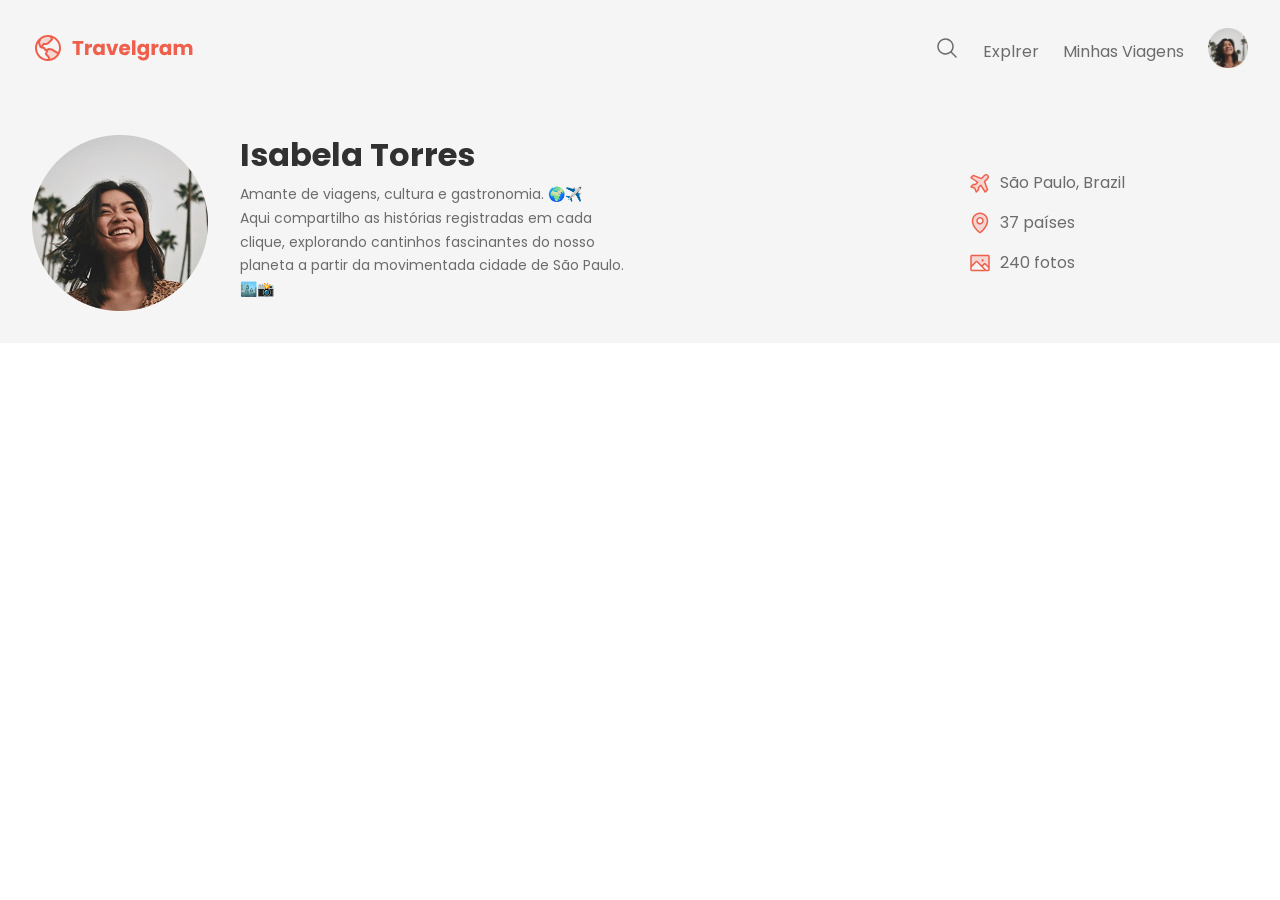
==== index.html @ 8ba83147 "done header" ====
<!doctype html>
<html lang="pt-br">
  <head>
    <link rel="preconnect" href="https://fonts.googleapis.com" />
    <link rel="preconnect" href="https://fonts.gstatic.com" crossorigin />

    <meta charset="UTF-8" />
    <meta name="viewport" content="width=device-width, initial-scale=1.0" />
    <title>Travelgram | Perfil de Viagens</title>
    <link rel="stylesheet" href="styles/index.css" />
    <link
      href="https://fonts.googleapis.com/css2?family=Poppins:wght@400;700&display=swap"
      rel="stylesheet"
    />
  </head>
  <body>
    <div class="bg-surface-color">
      <nav class="container">
        <a href="#" id="logo">
          <img src="assets/Logo.svg" alt="Logo do Avião" />
        </a>

        <ul id="primary-menu">
          <li>
            <a href="#">
              <img src="assets/icons/MagnifyingGlass.svg" alt="icone de lupa" />
            </a>
          </li>
          <li><a href="#">Explrer</a></li>
          <li><a href="#">Minhas Viagens</a></li>
          <li>
            <a href="#"></a
            ><img src="assets/Profile pic.png" alt="Imagem Perfil" />
          </li>
        </ul>
      </nav>
      <header>
        <div class="container">
          <div id="profile">
            <img src="assets/Profile pic.png" alt="Imagem de Pefil" />
            <div>
              <h1>Isabela Torres</h1>
              <p>
                Amante de viagens, cultura e gastronomia. 🌍✈️ <br>
                Aqui compartilho
                as histórias registradas em cada clique, explorando cantinhos
                fascinantes do nosso planeta a partir da movimentada cidade de
                São Paulo. 🏙️📸
              </p>
            </div>
          </div>
          <div>
          <ul id="info">
            <li>
              <img src="assets/icons/AirplaneTilt.svg" alt="icone de aviao" />
              <span>São Paulo, Brazil</span>
            </li>
            <li>
              <img src="assets/icons/MapPin.svg" alt="icone de mapa" />
              <span>37 países</span>
            </li>
            <li>
              <img src="assets/icons/Image.svg" alt="icone de imagem" />
              <span>240 fotos</span>
            </li>
          </ul>
        </div>
      </header>
    </div>
  </body>
</html>
---- styles/index.css ----
@import url(global.css);
@import url(nav.css);
@import url(header.css);
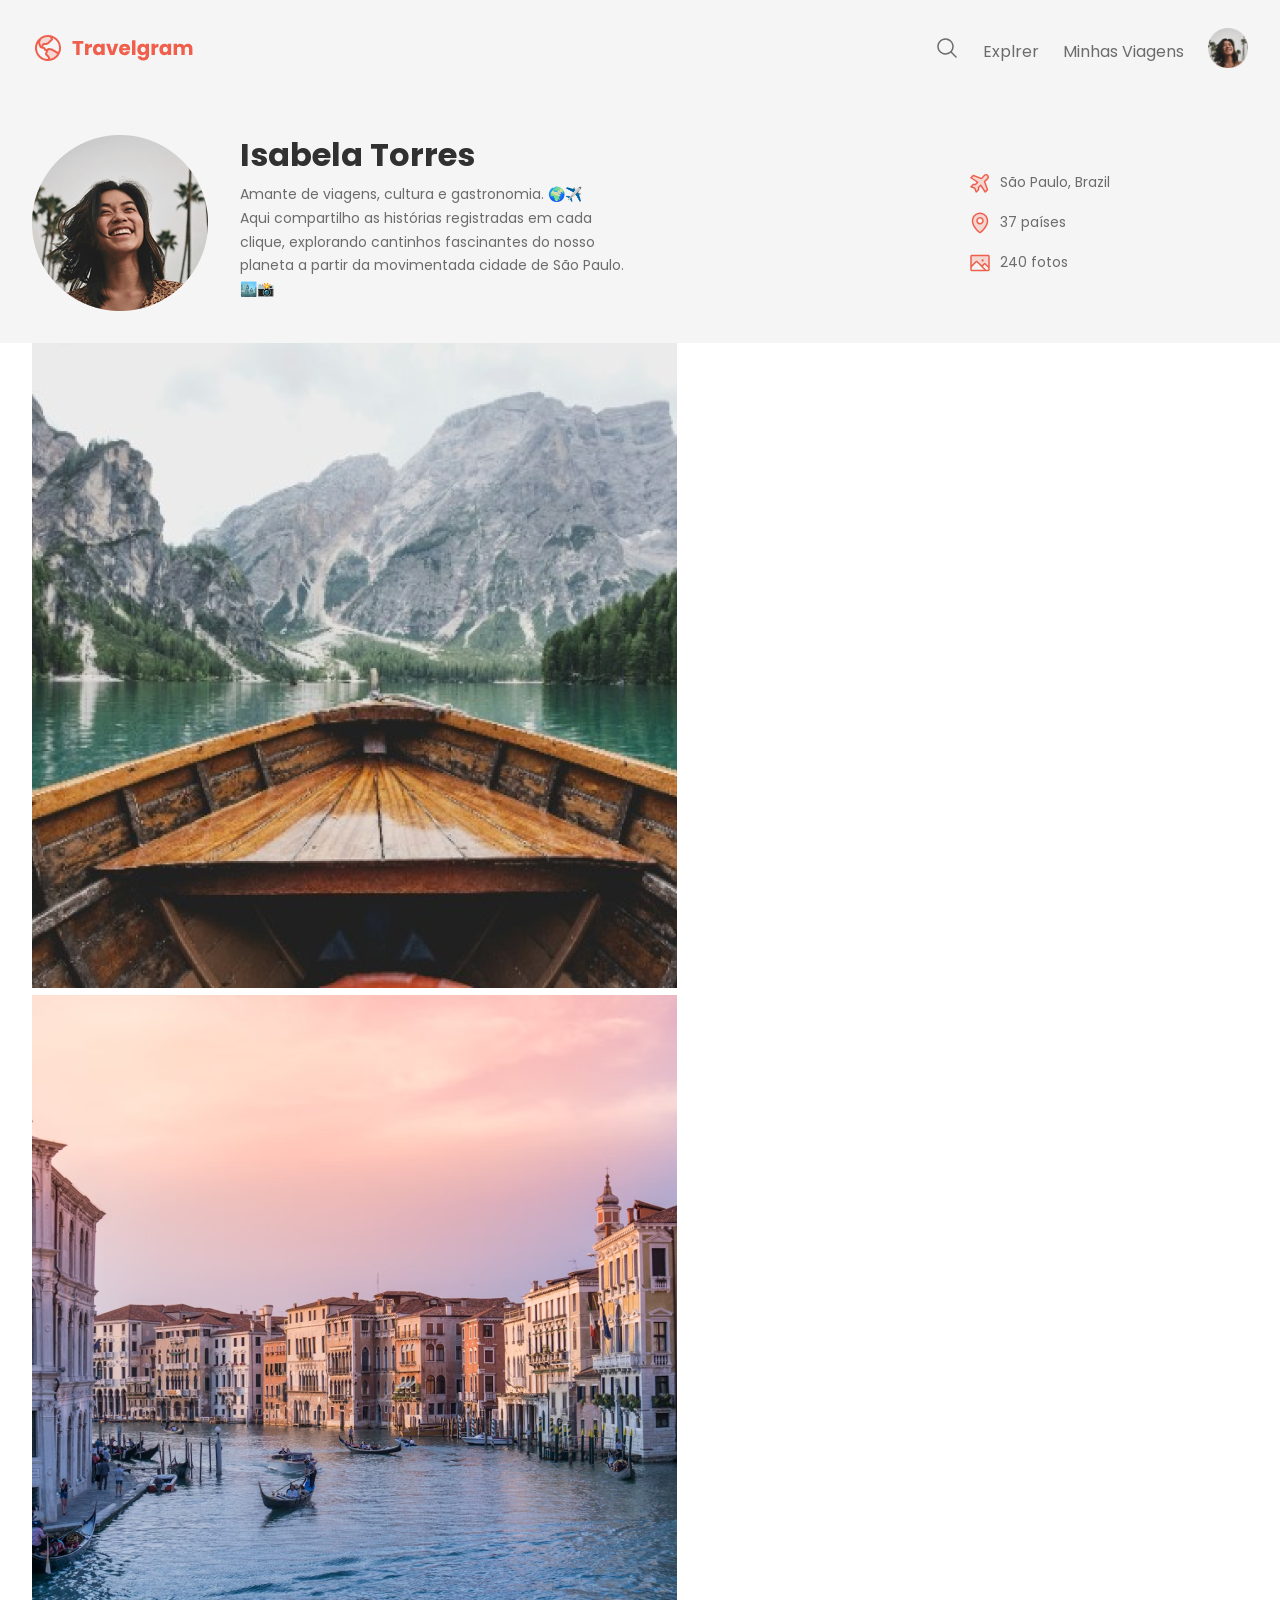
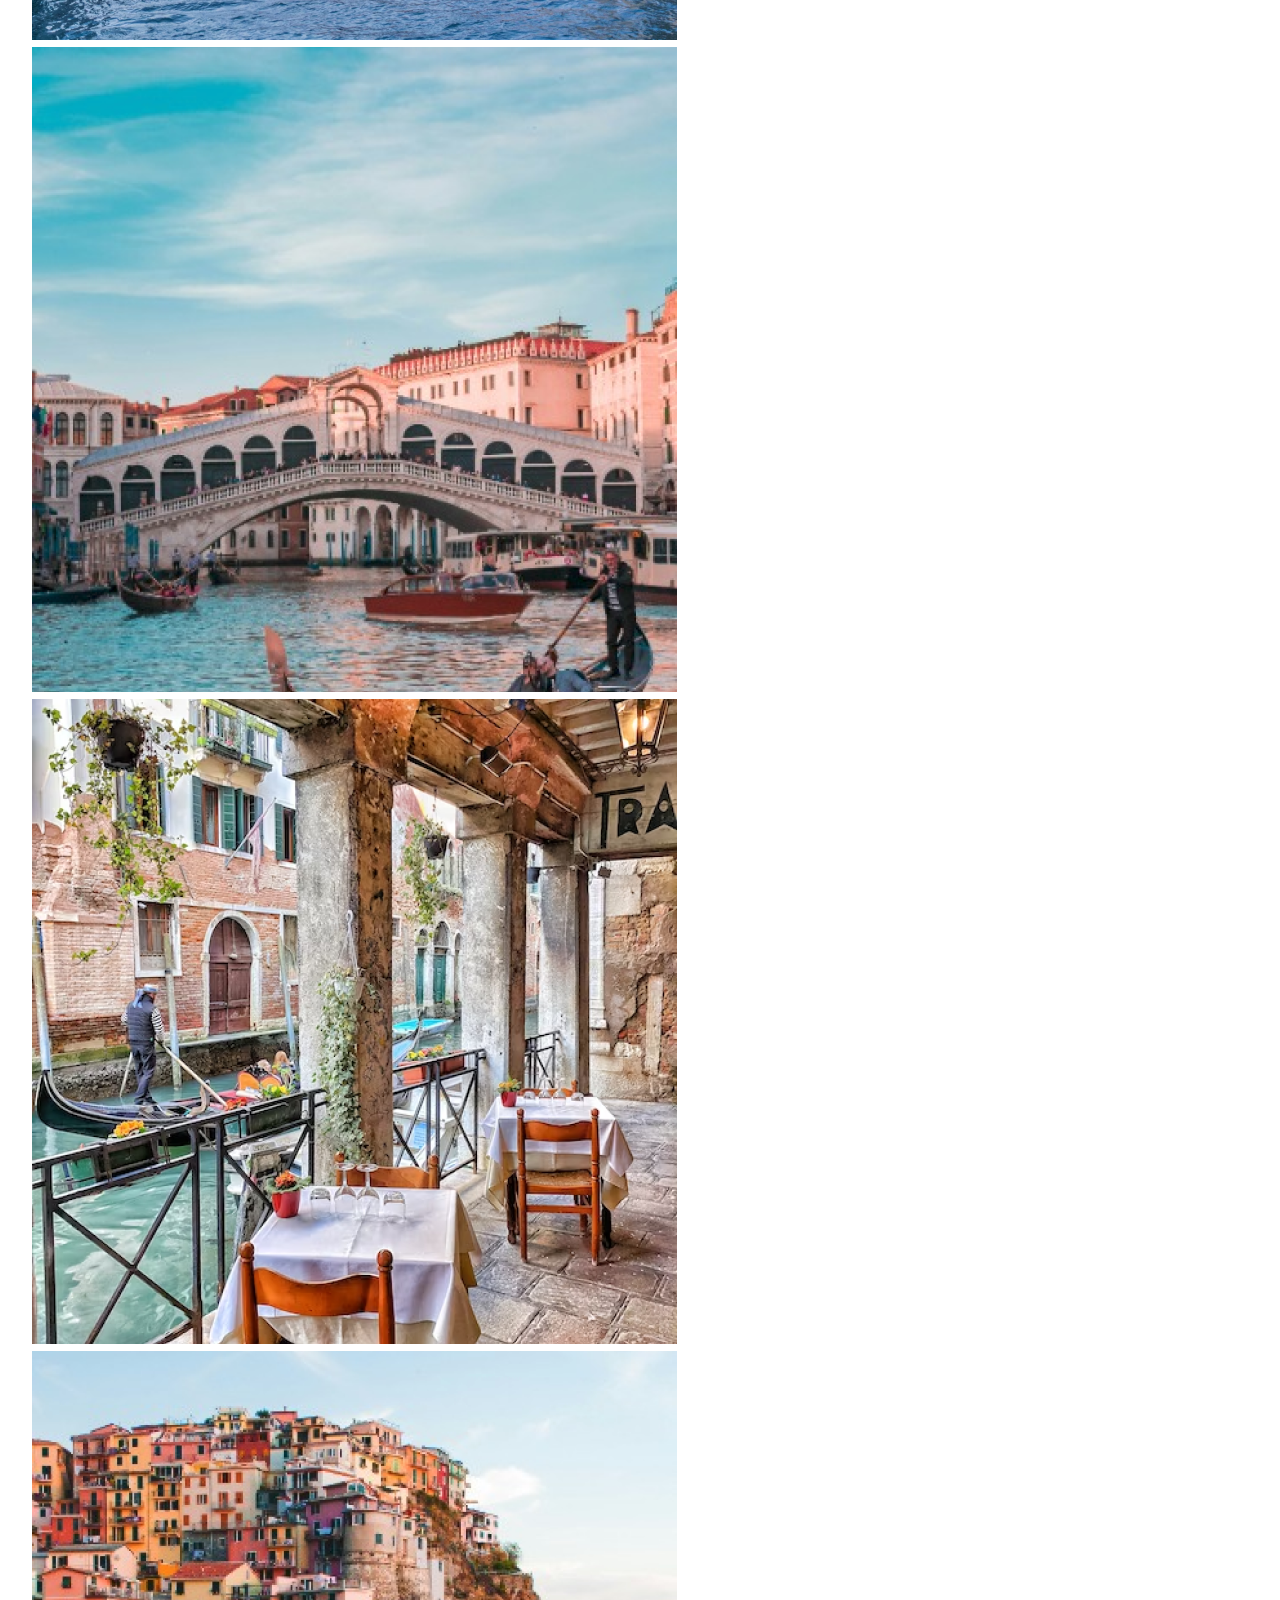
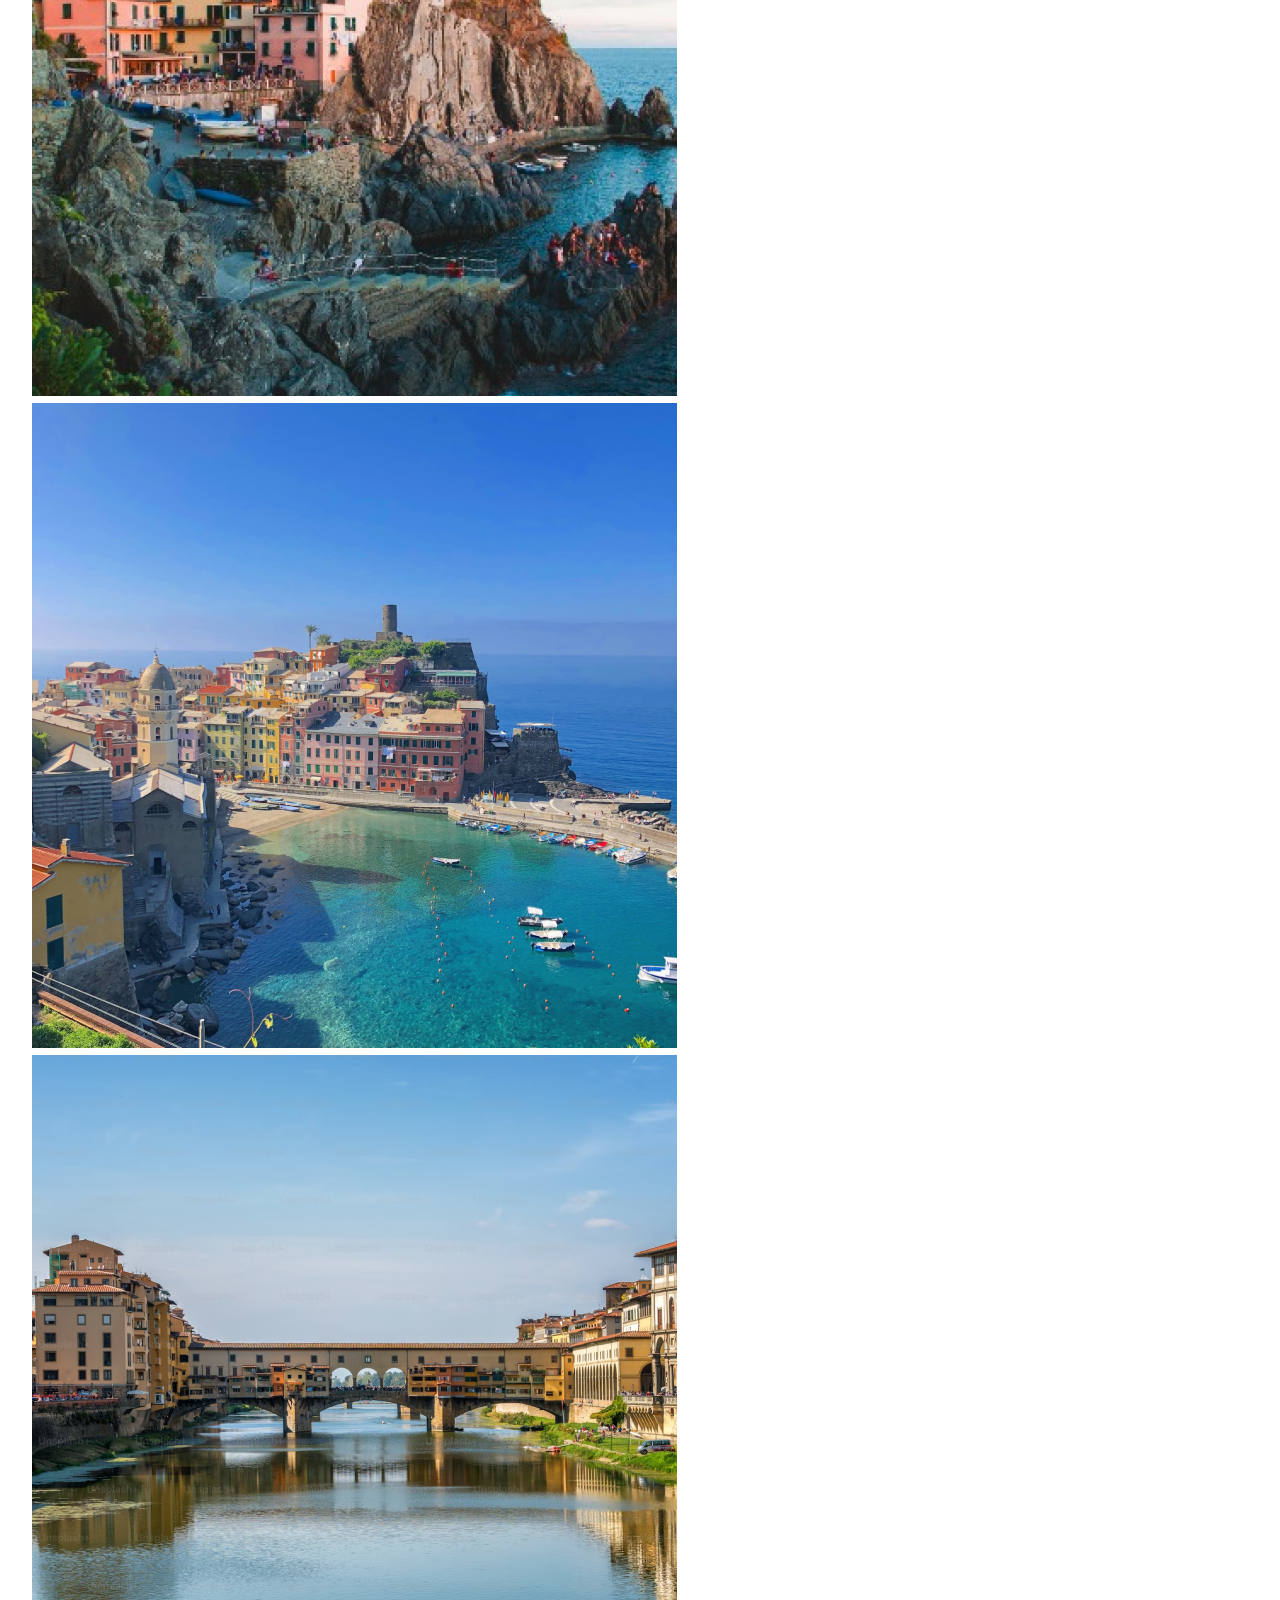
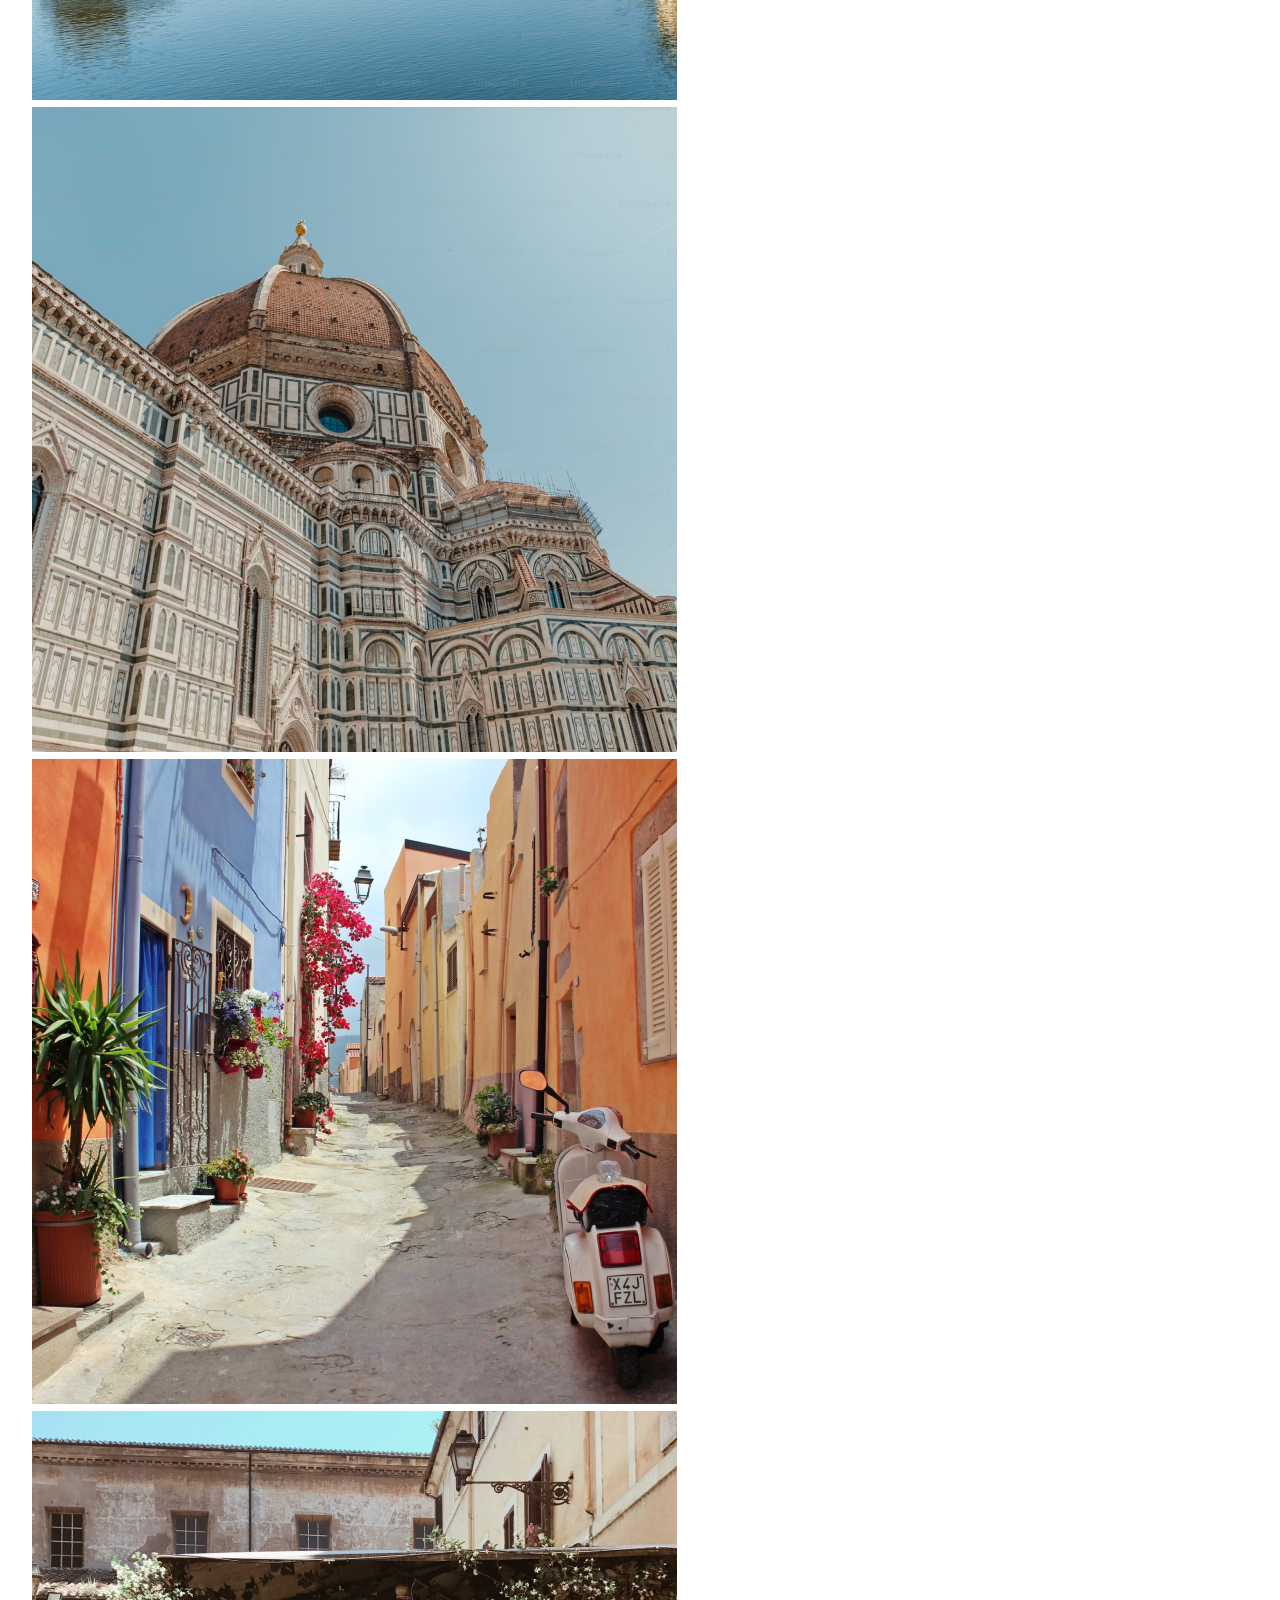
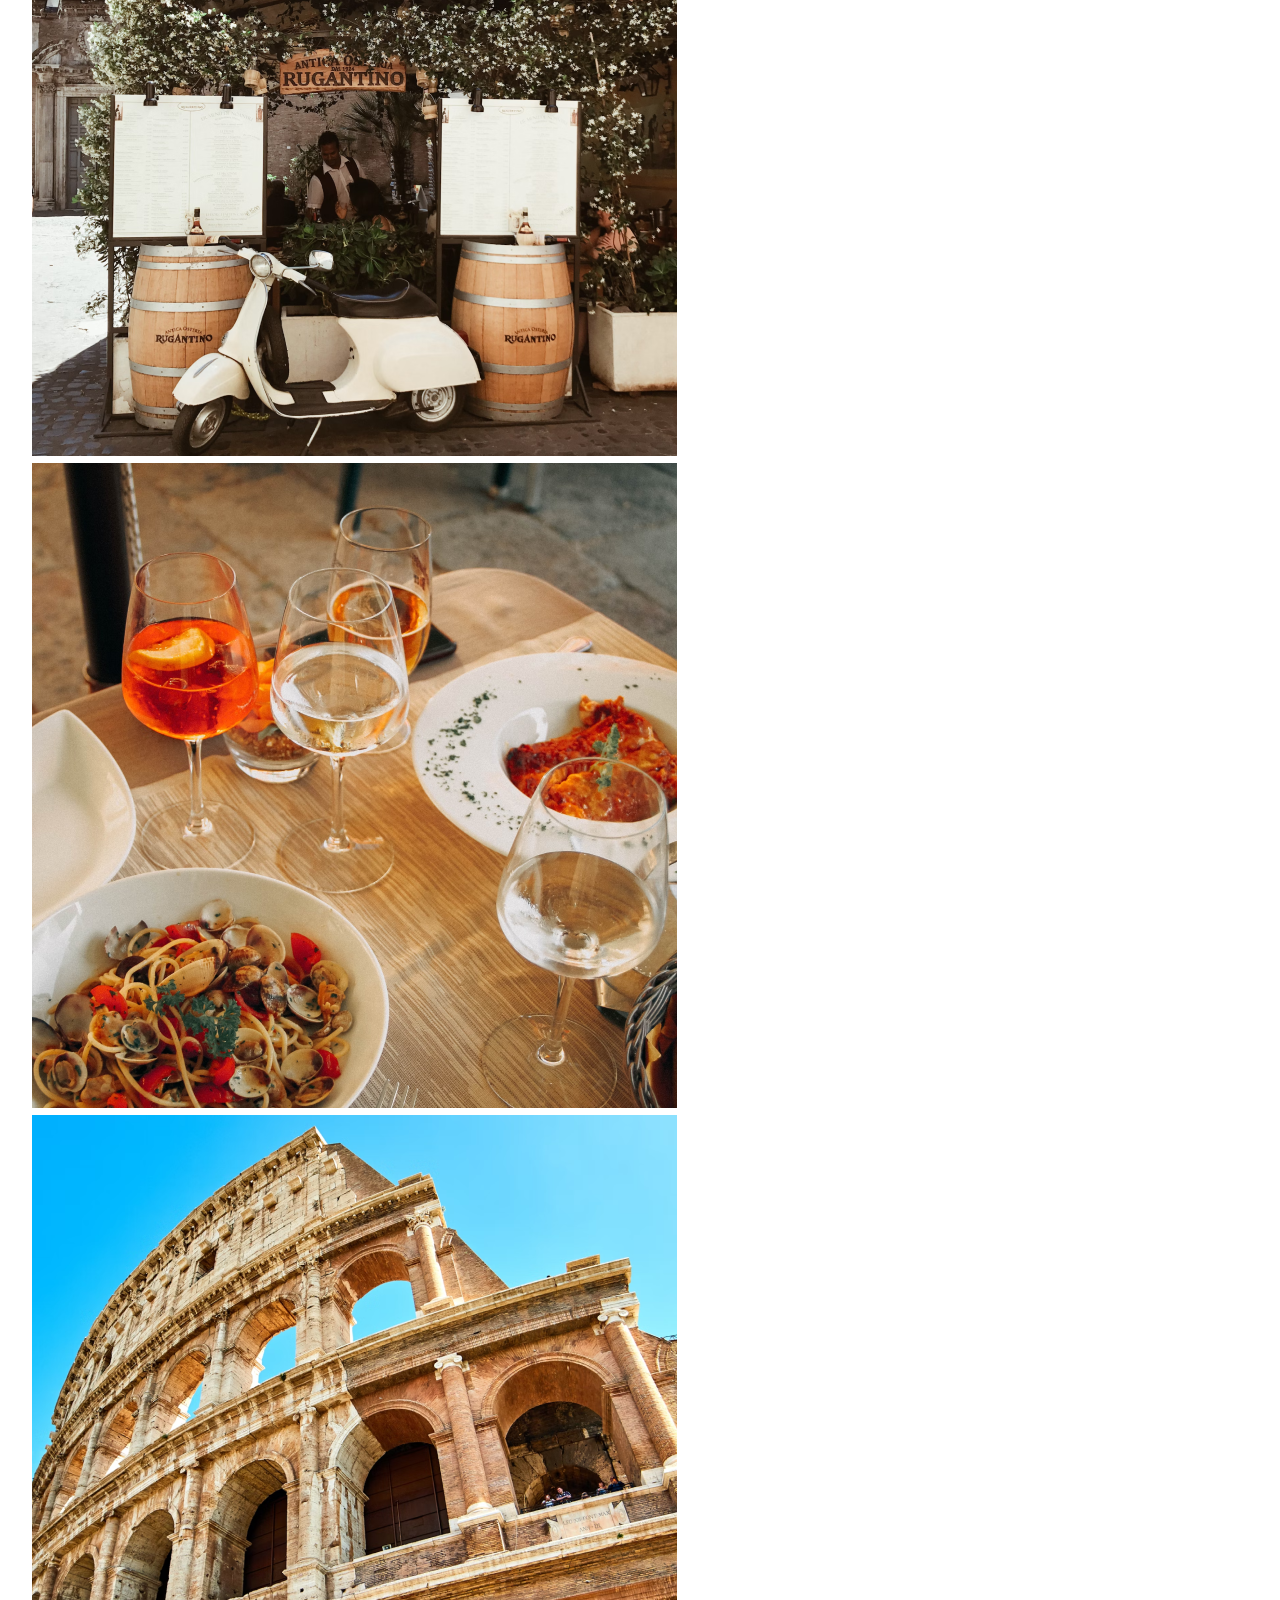
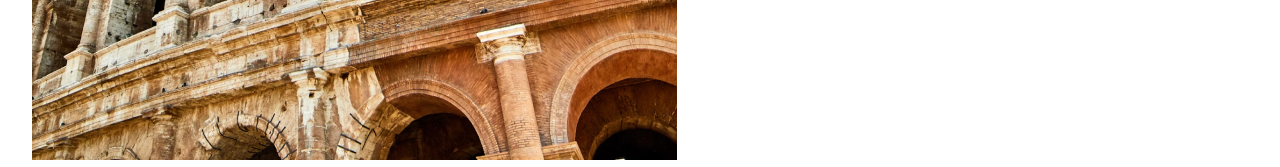
==== commit f882d291: "main gallery" ====
--- a/index.html
+++ b/index.html
@@ -67,5 +67,20 @@
         </div>
       </header>
     </div>
+    <main class="container">
+      <img src="assets/images/Image 01.png" alt="...">
+      <img src="assets/images/Image 02.png" alt="...">
+      <img src="assets/images/Image 03.png" alt="...">
+      <img src="assets/images/Image 04.png" alt="...">
+      <img src="assets/images/Image 05.png" alt="...">
+      <img src="assets/images/Image 06.png" alt="...">
+      <img src="assets/images/Image 07.png" alt="...">
+      <img src="assets/images/Image 08.png" alt="...">
+      <img src="assets/images/Image 09.png" alt="...">
+      <img src="assets/images/Image 10.png" alt="...">
+      <img src="assets/images/Image 11.png" alt="...">
+      <img src="assets/images/Image 12.png" alt="...">
+
+    </main>
   </body>
 </html>
--- a/styles/index.css
+++ b/styles/index.css
@@ -1,3 +1,4 @@
 @import url(global.css);
 @import url(nav.css);
-@import url(header.css);+@import url(header.css);
+@import url(main.css);
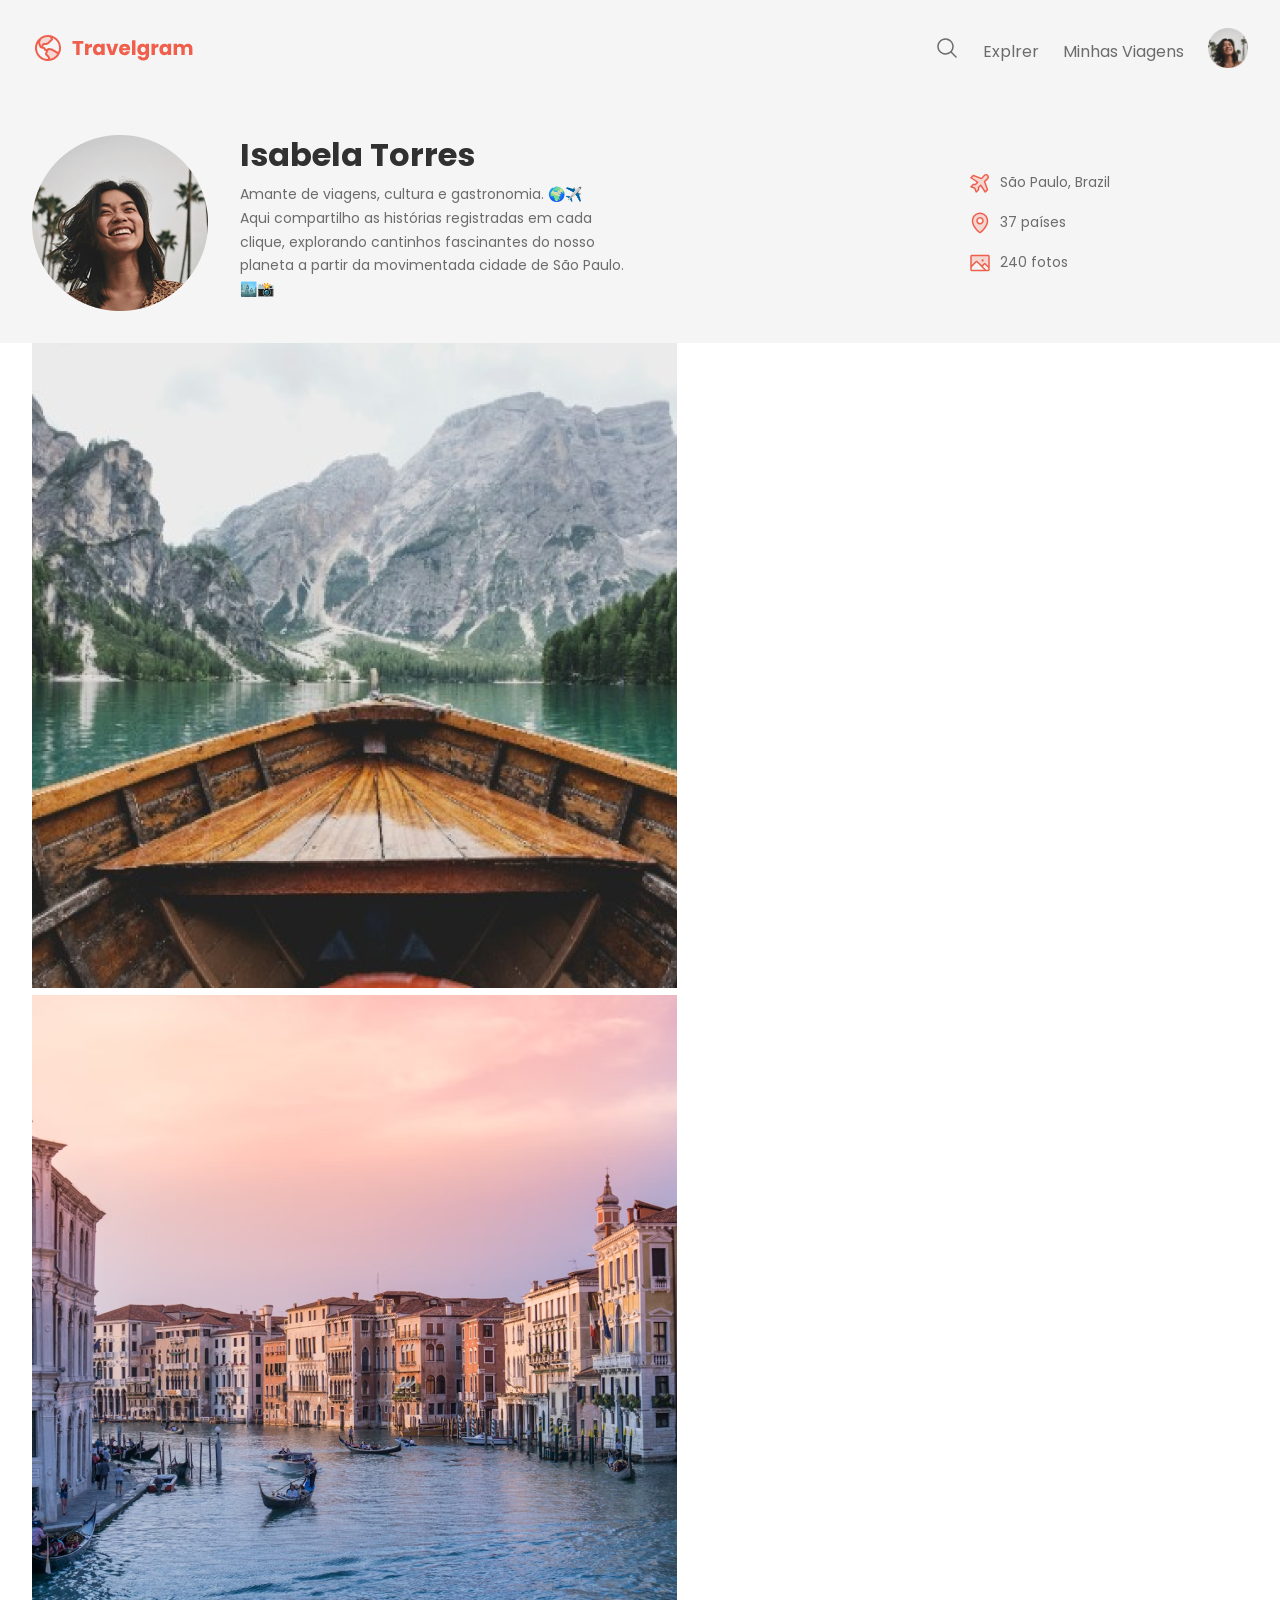
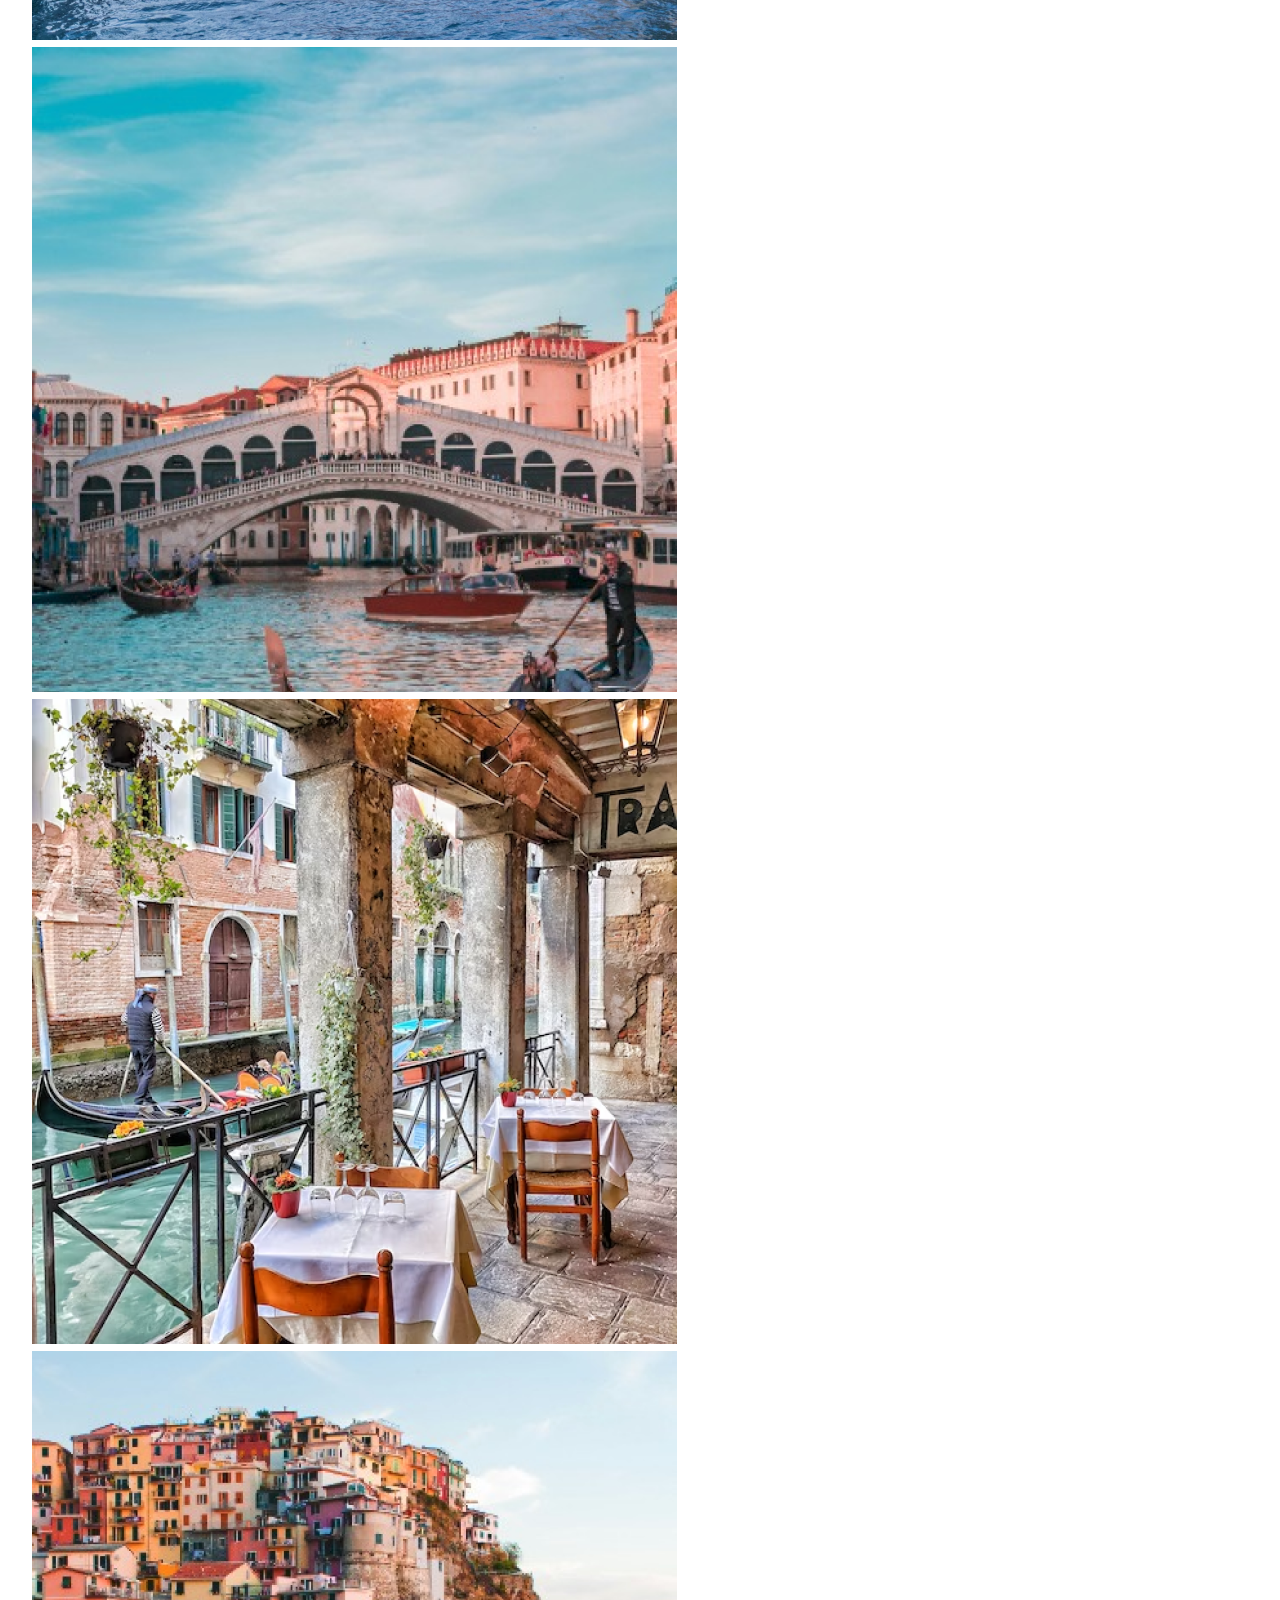
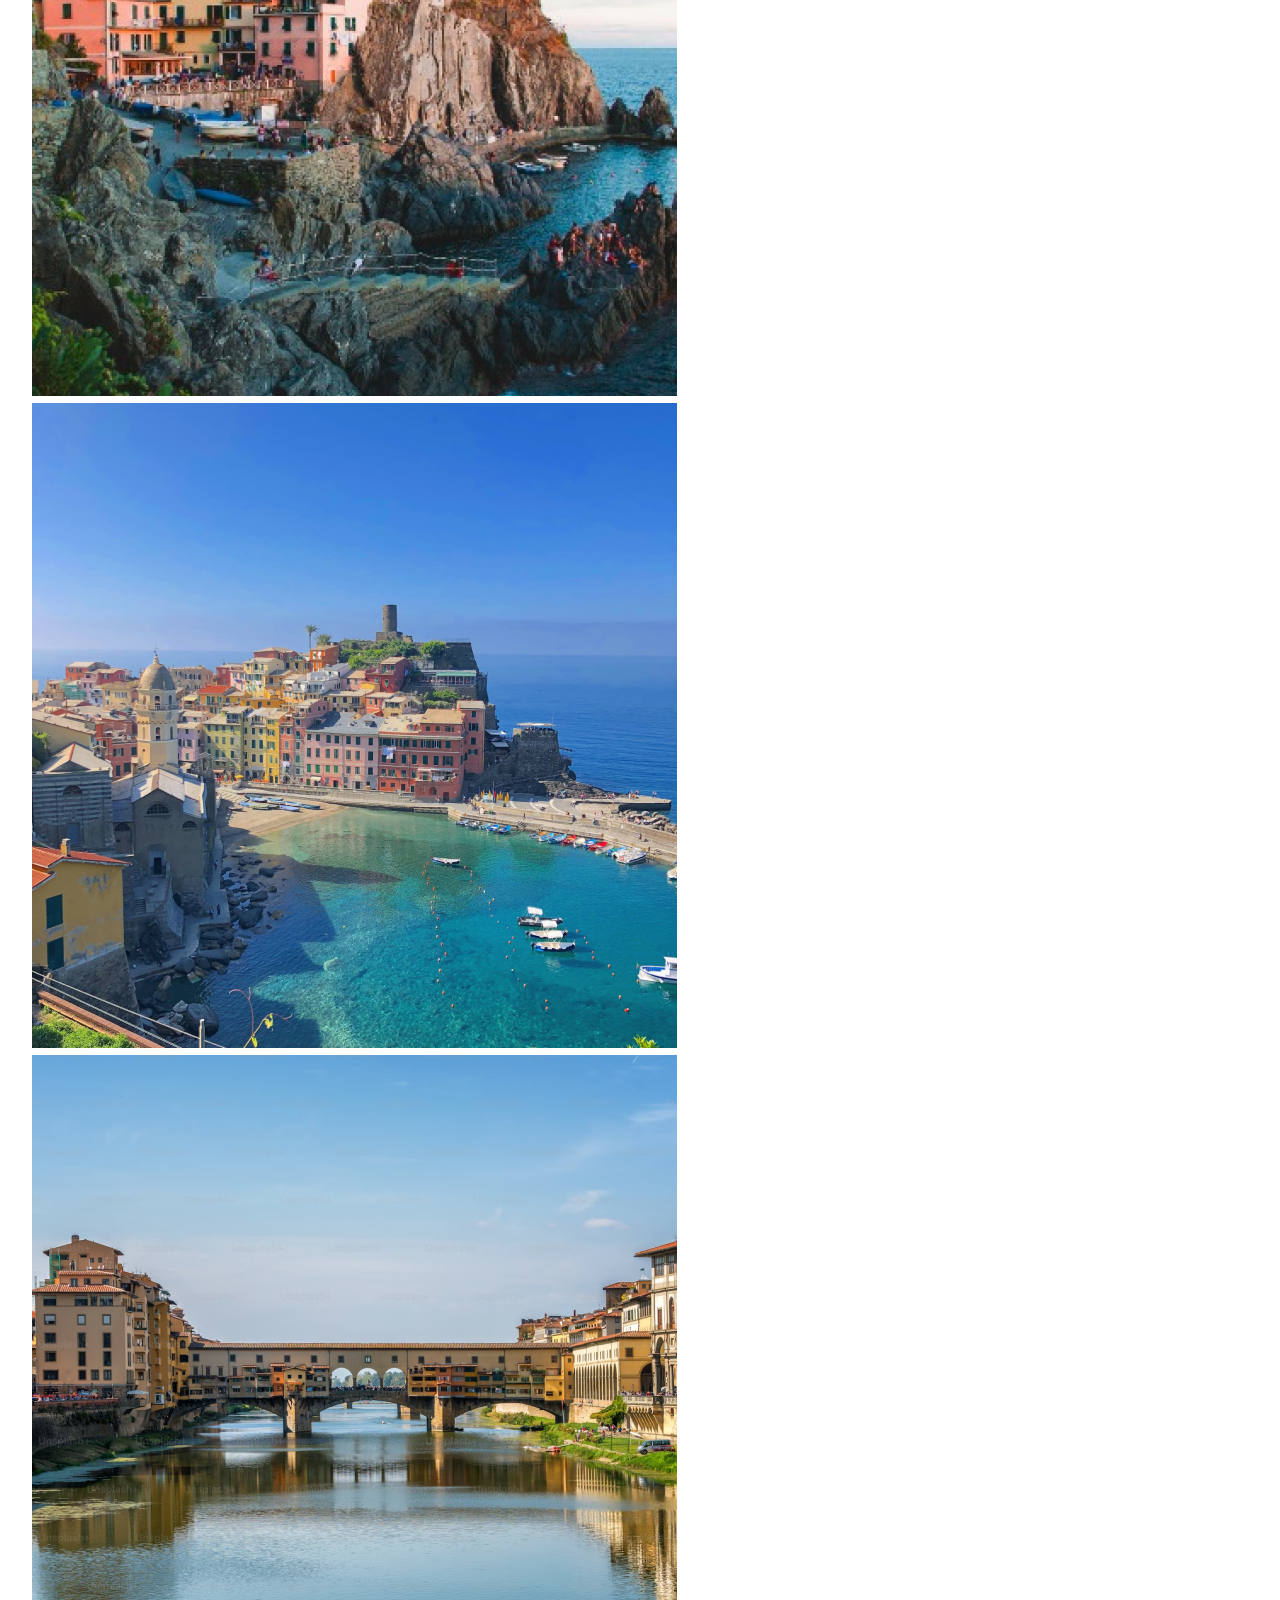
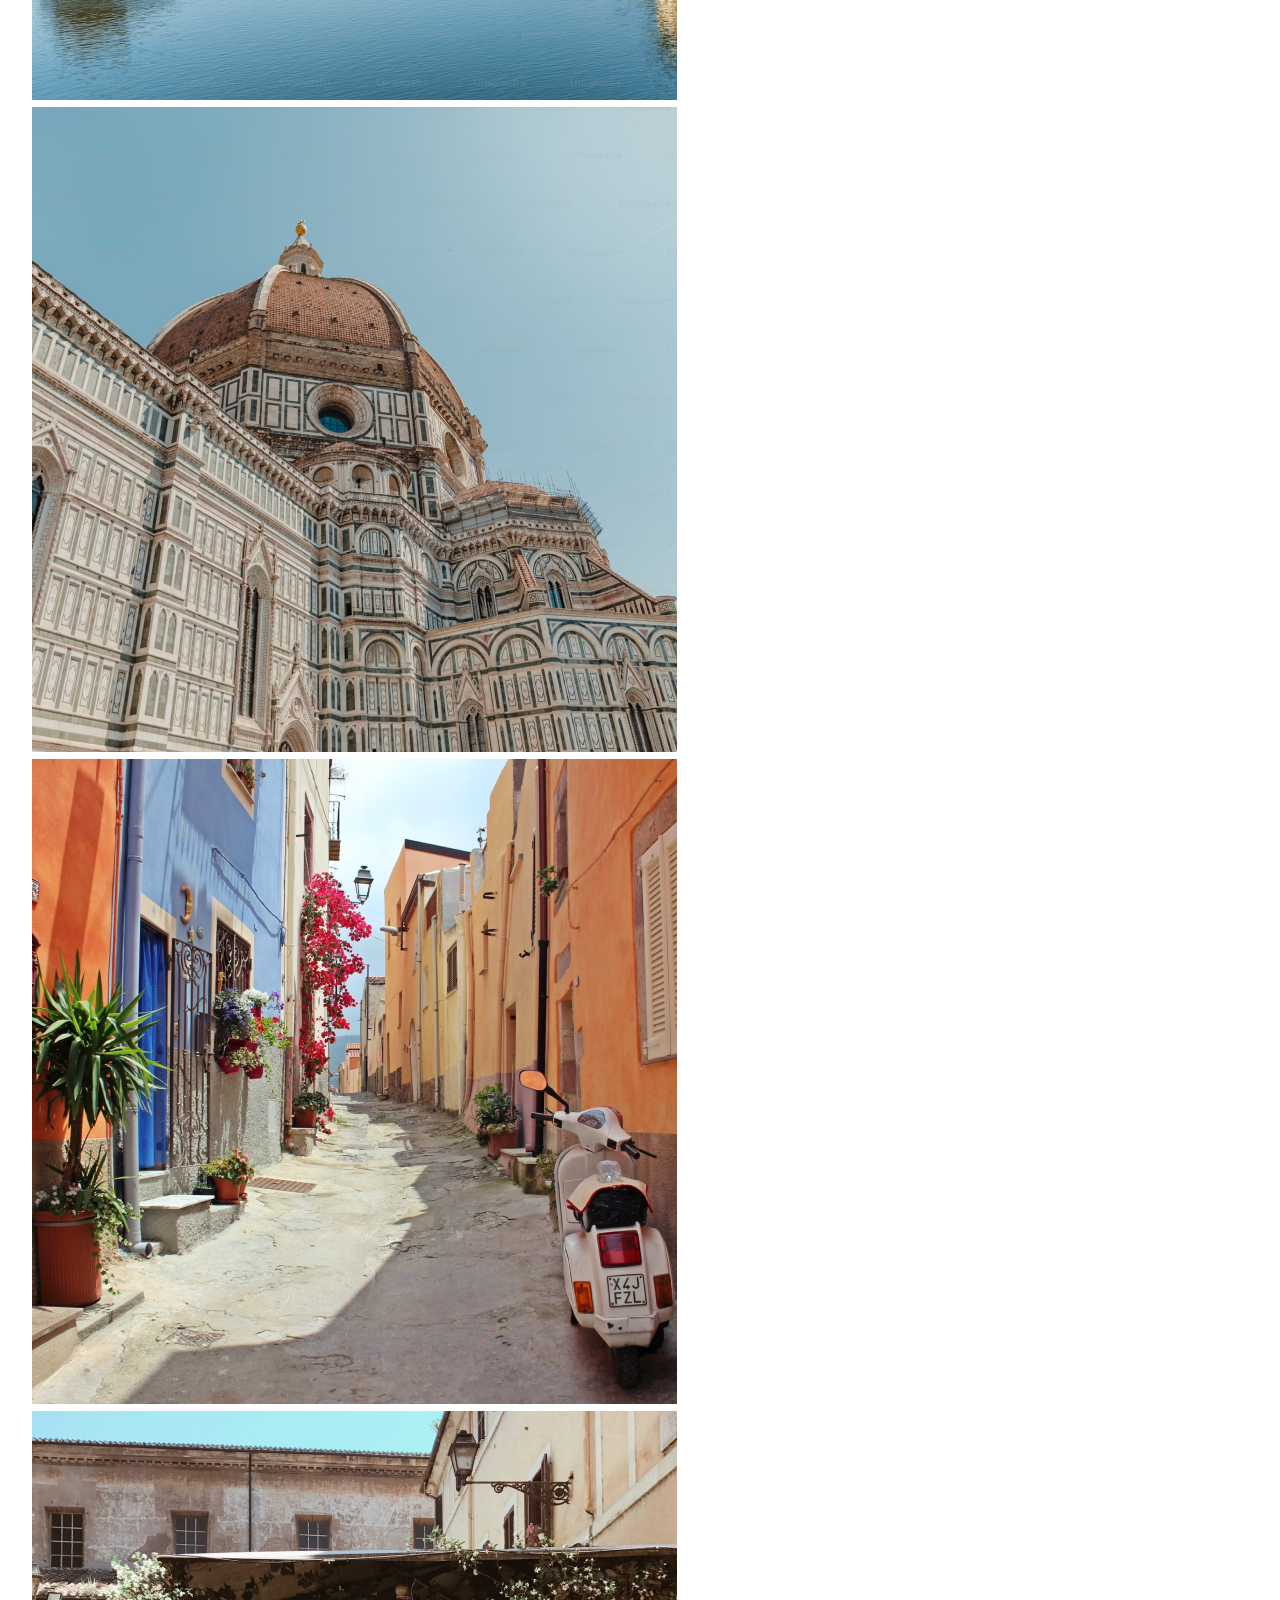
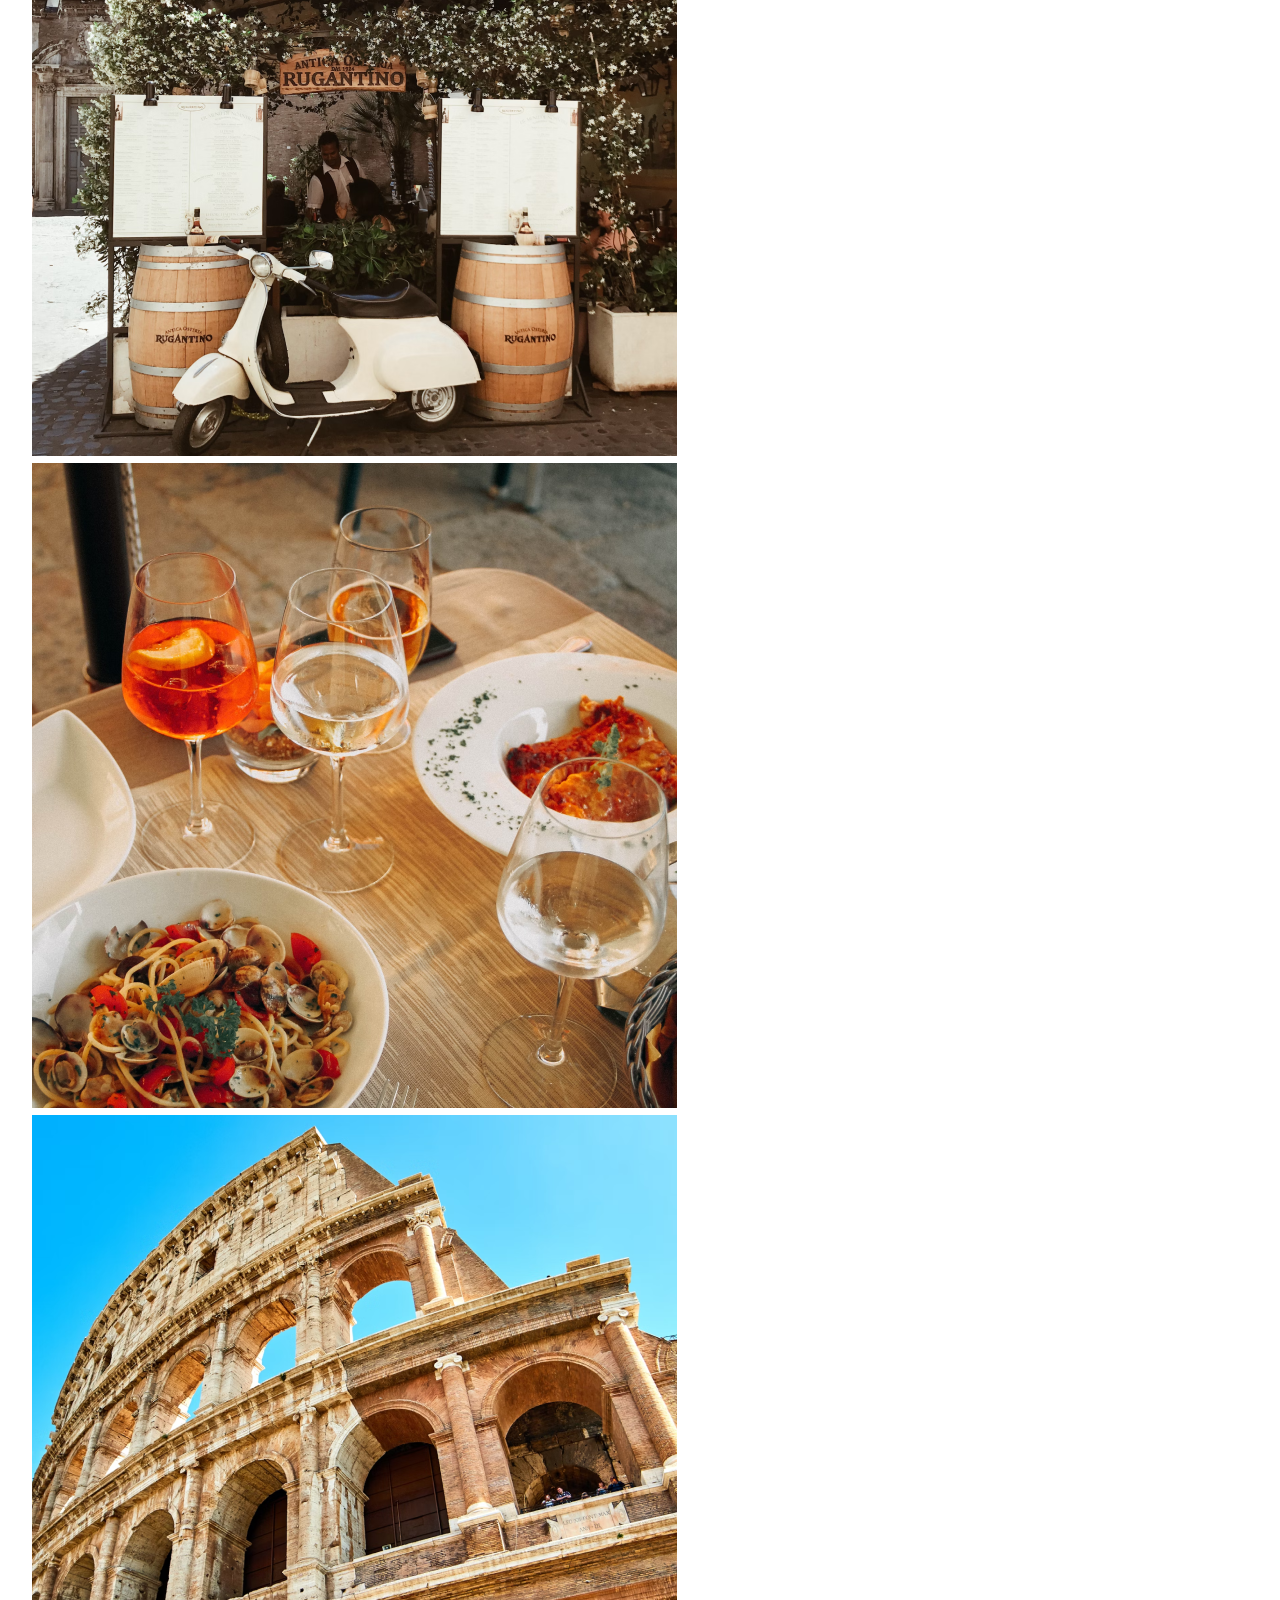
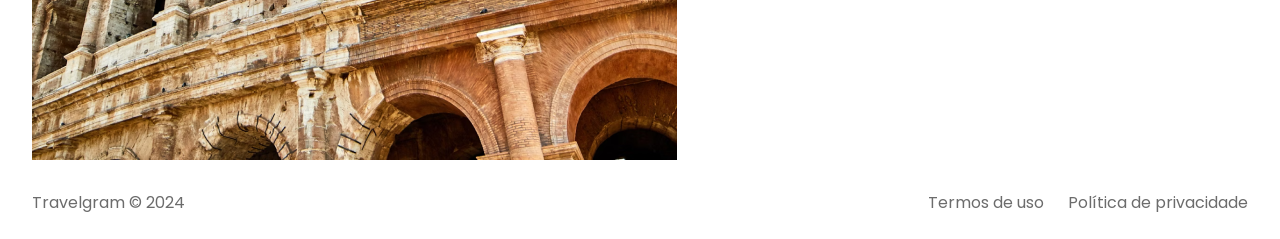
==== commit 7140268b: "done footer" ====
--- a/index.html
+++ b/index.html
@@ -80,7 +80,20 @@
       <img src="assets/images/Image 10.png" alt="...">
       <img src="assets/images/Image 11.png" alt="...">
       <img src="assets/images/Image 12.png" alt="...">
+    </main>
 
-    </main>
+    <footer class="container">
+      <span>
+        Travelgram &copy; 2024
+      </span>
+
+      <span>
+        Termos de uso
+      </span>
+
+      <span>
+        Política de privacidade
+      </span>
+    </footer>
   </body>
 </html>
--- a/styles/index.css
+++ b/styles/index.css
@@ -1,4 +1,5 @@
 @import url(global.css);
 @import url(nav.css);
 @import url(header.css);
-@import url(main.css);+@import url(main.css);
+@import url(footer.css);
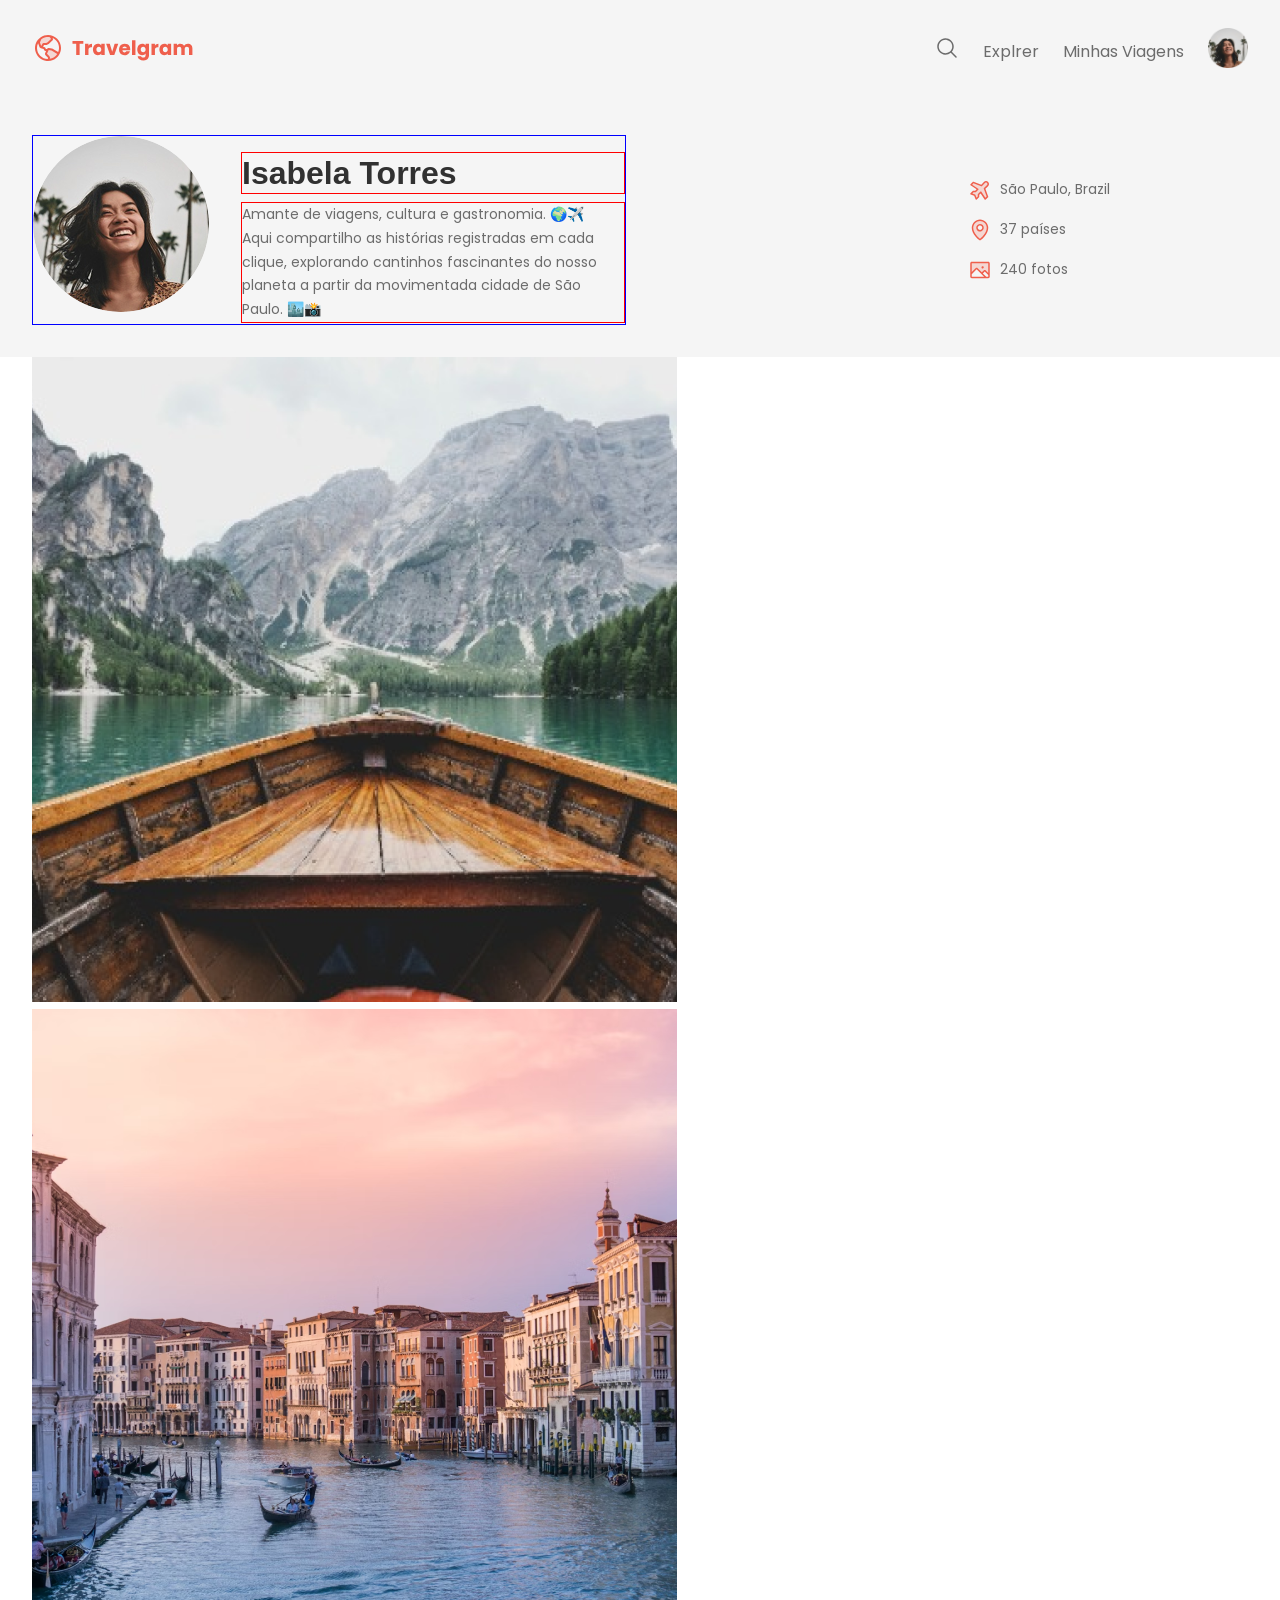
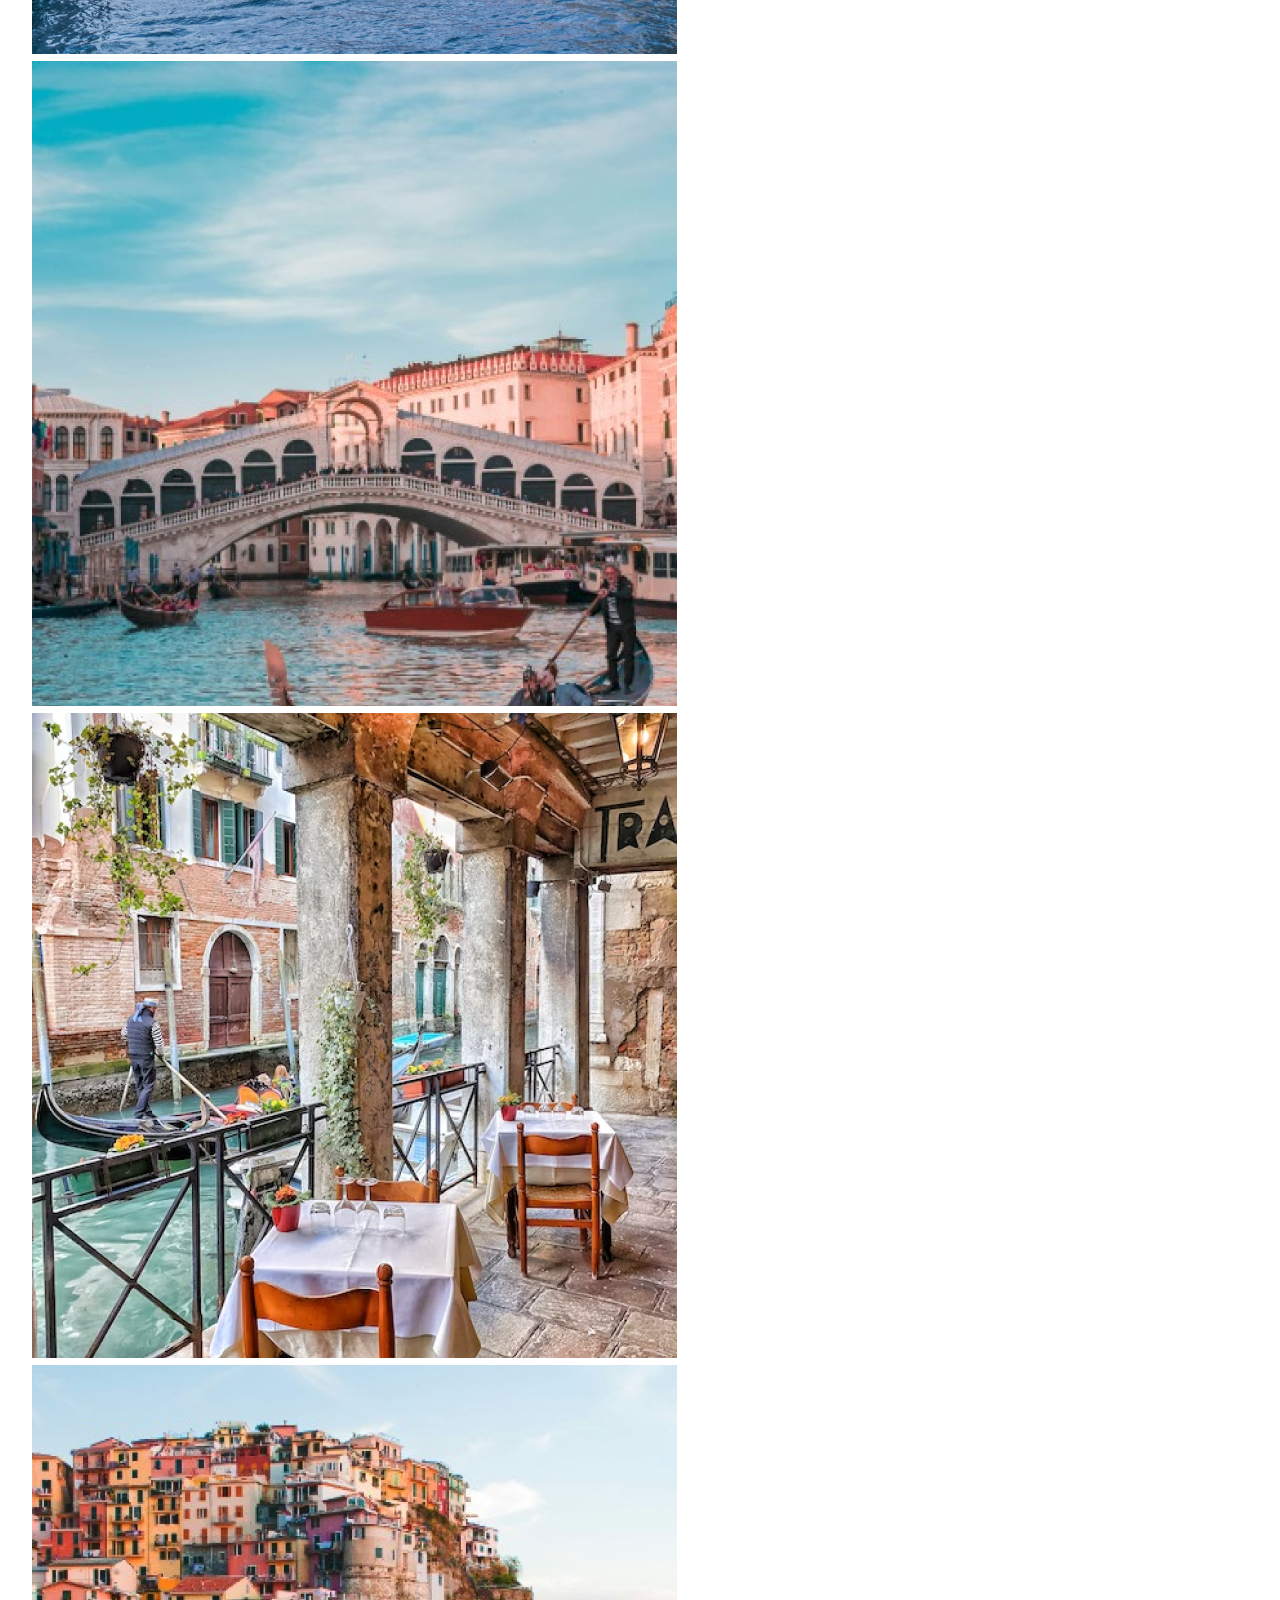
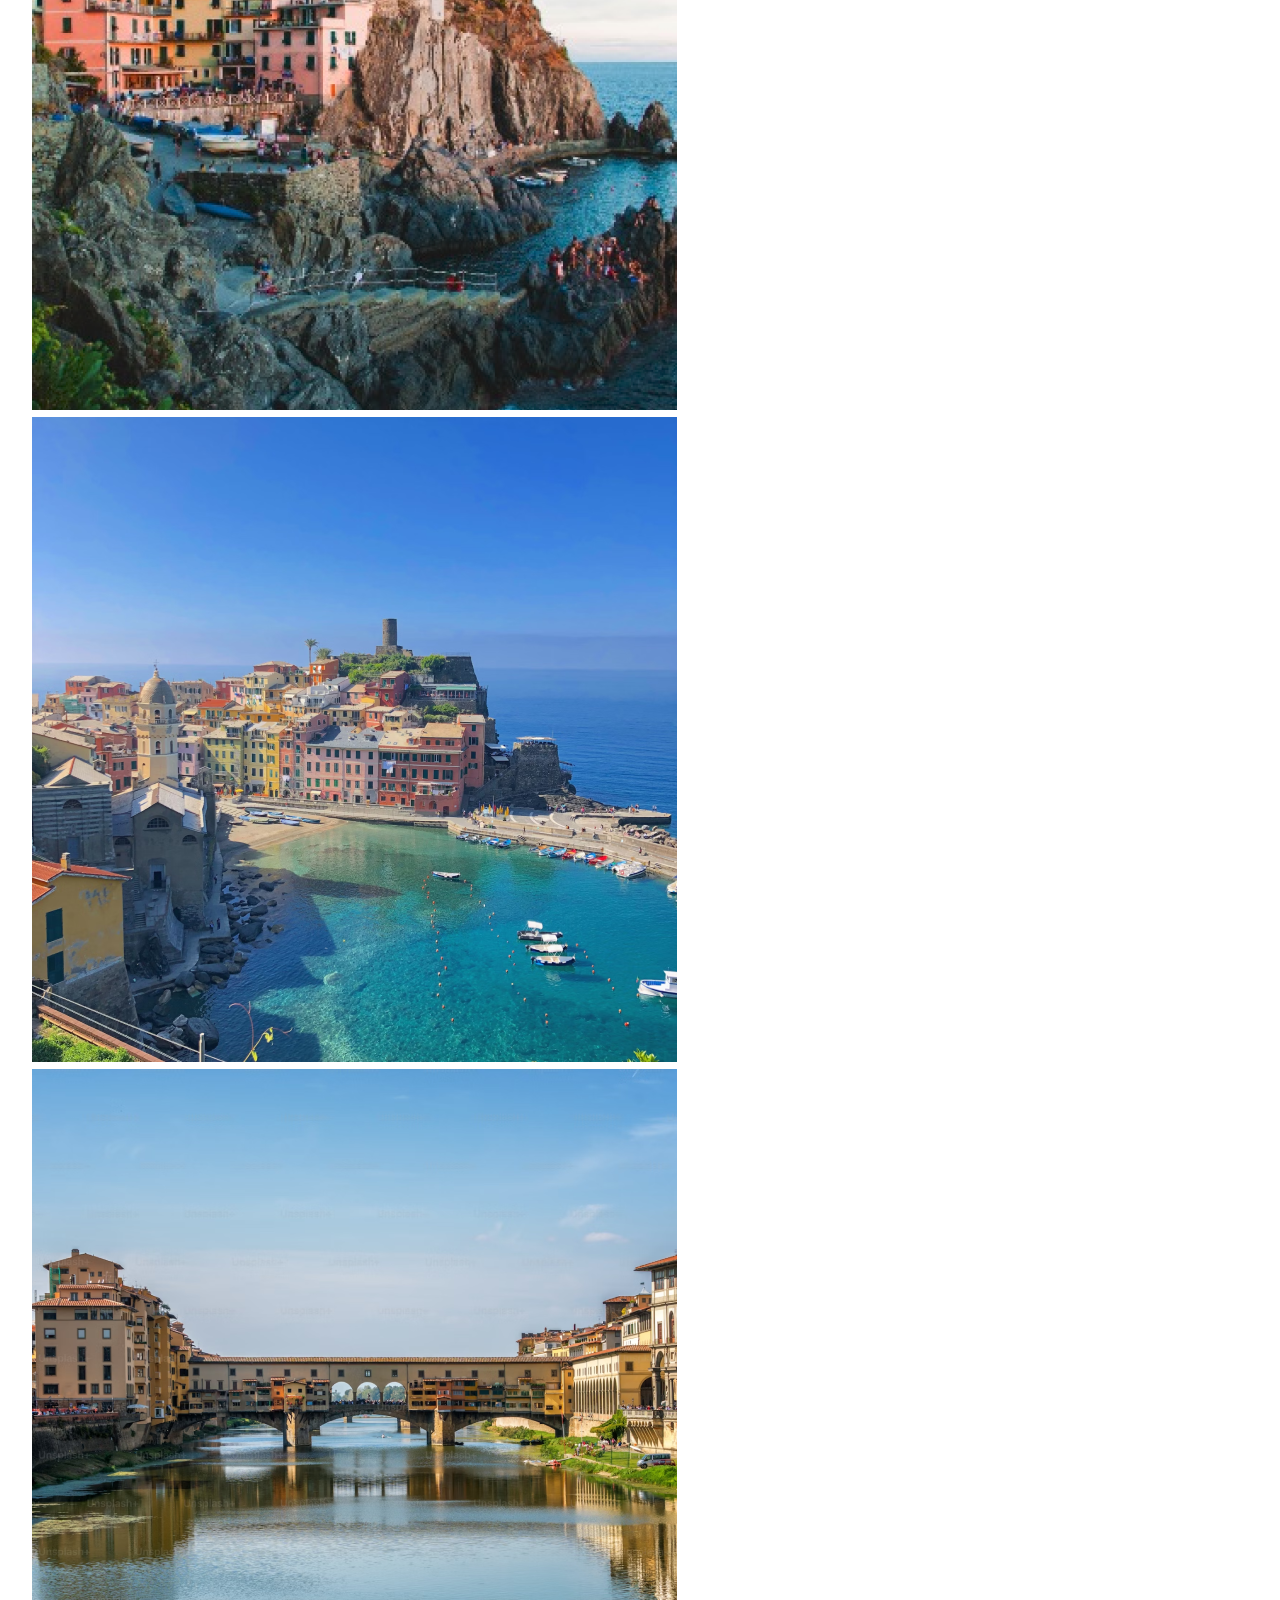
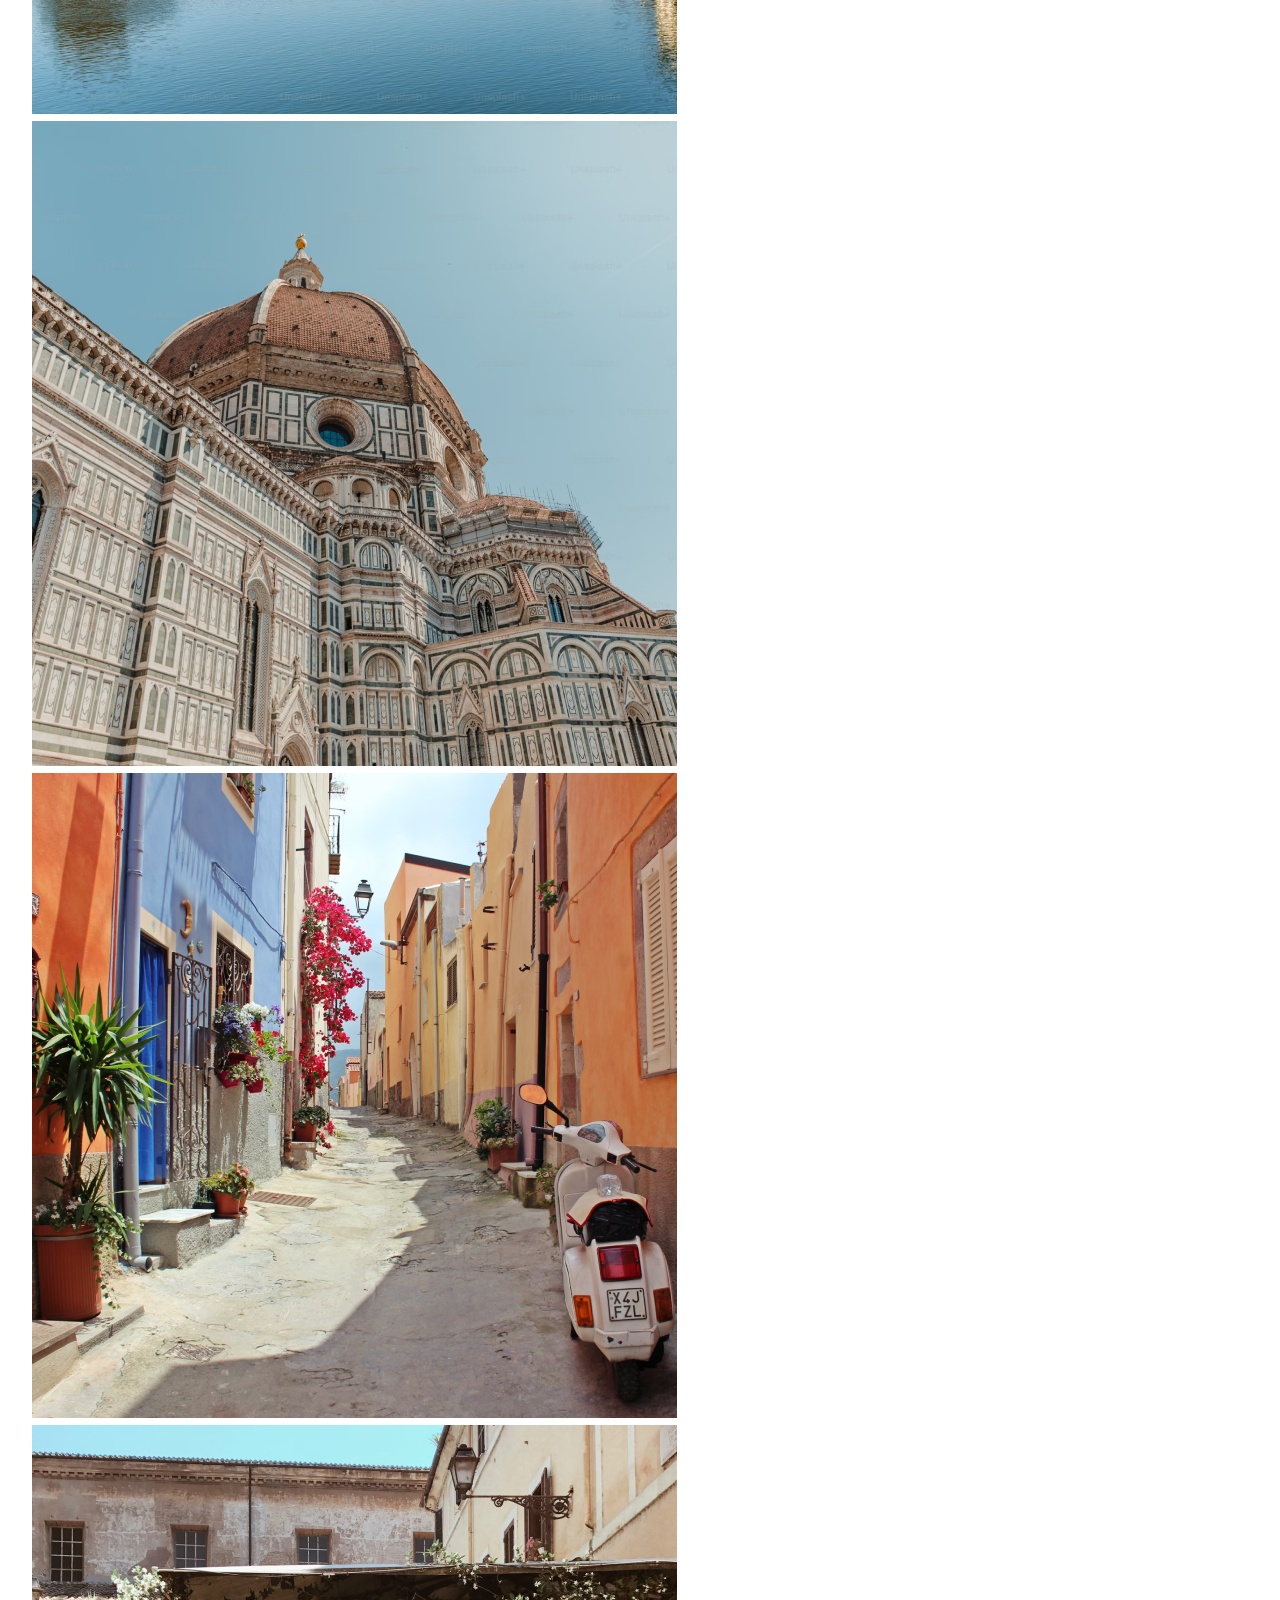
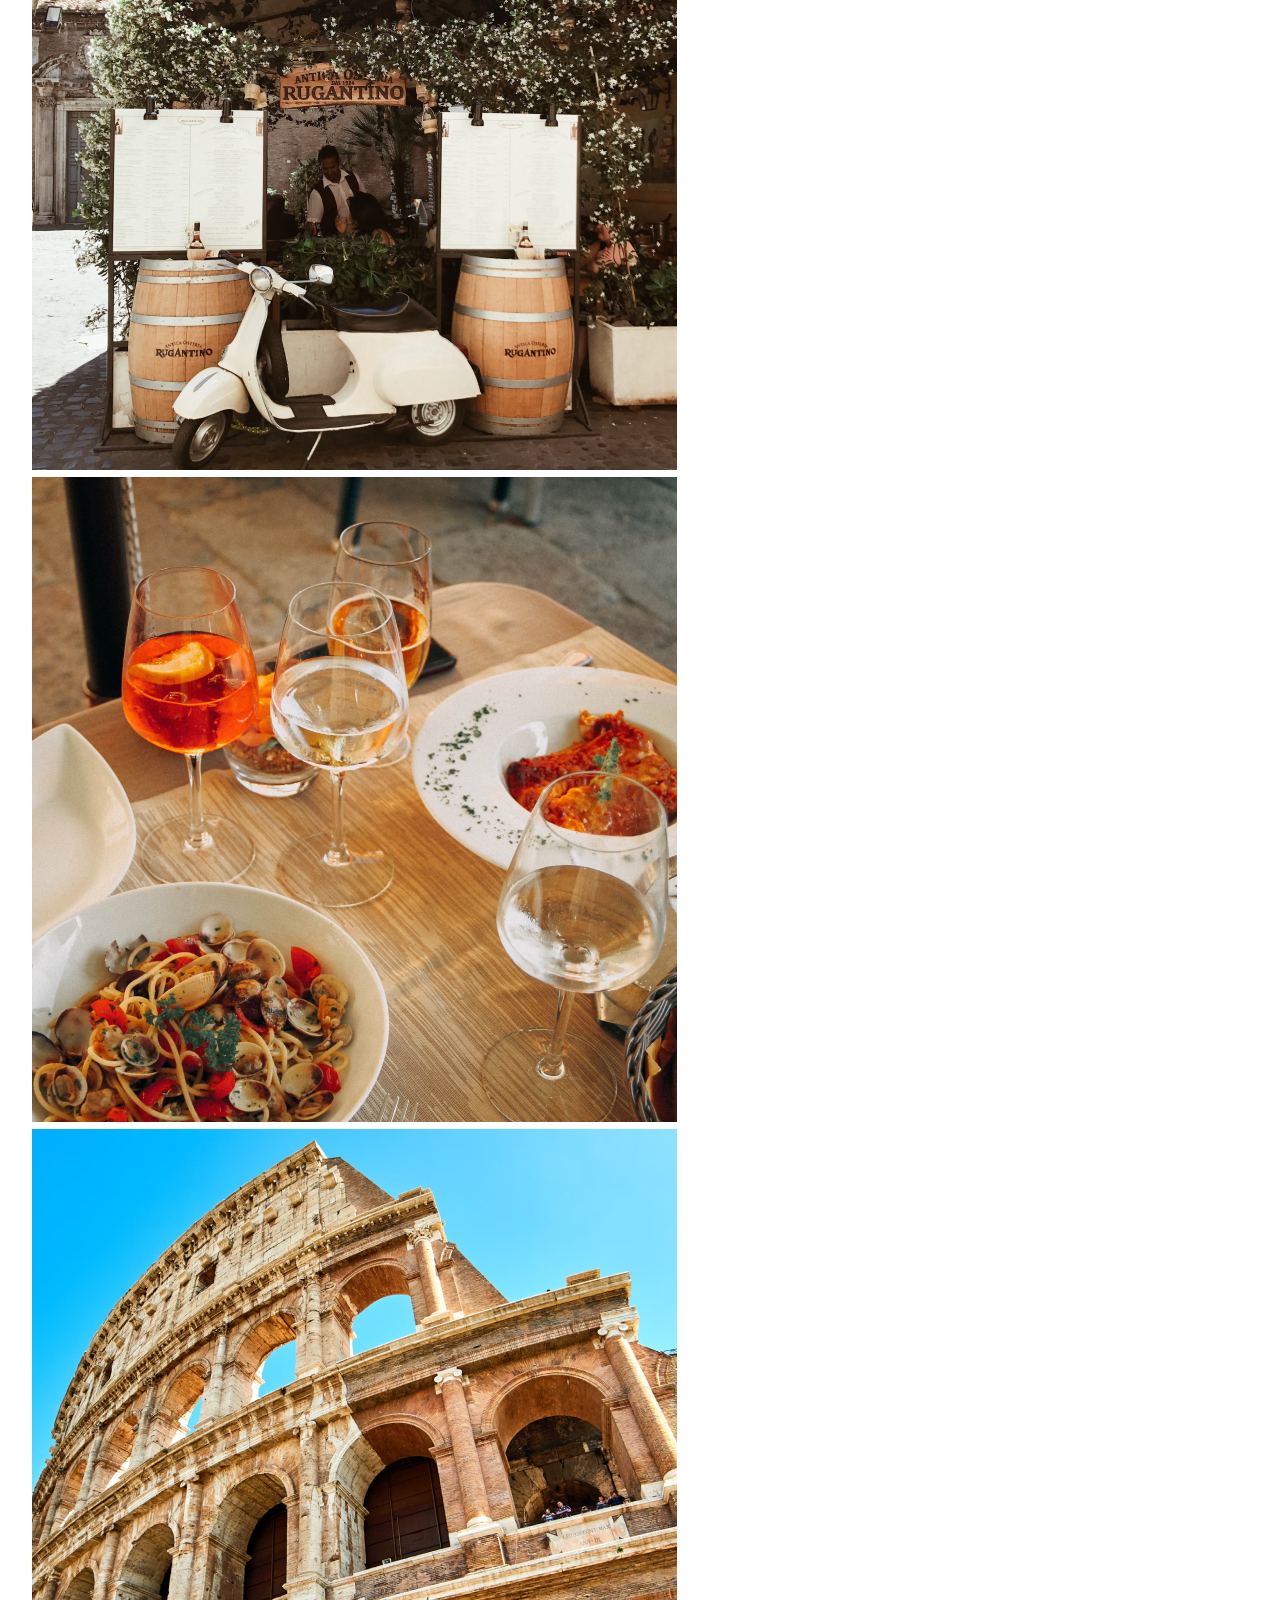
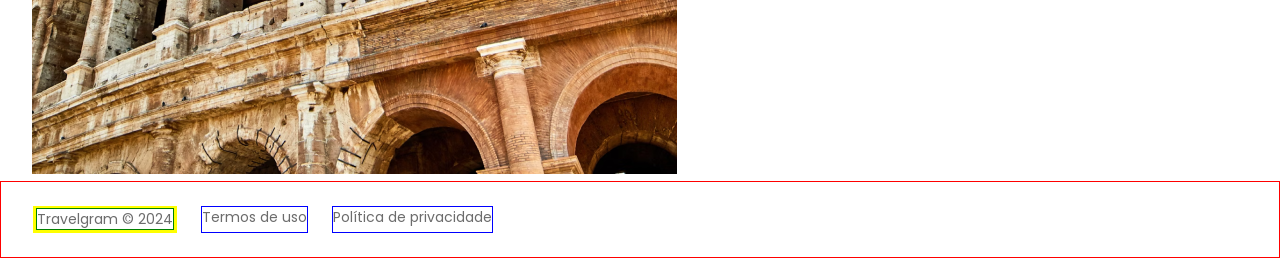
==== commit ed83714d: "Responsividade da nav bar e do header" ====
--- a/index.html
+++ b/index.html
@@ -26,8 +26,8 @@
               <img src="assets/icons/MagnifyingGlass.svg" alt="icone de lupa" />
             </a>
           </li>
-          <li><a href="#">Explrer</a></li>
-          <li><a href="#">Minhas Viagens</a></li>
+          <li class="desktop-only"><a href="#">Explrer</a></li>
+          <li class="desktop-only"><a href="#">Minhas Viagens</a></li>
           <li>
             <a href="#"></a
             ><img src="assets/Profile pic.png" alt="Imagem Perfil" />
@@ -37,7 +37,7 @@
       <header>
         <div class="container">
           <div id="profile">
-            <img src="assets/Profile pic.png" alt="Imagem de Pefil" />
+            <img id="image" src="assets/Profile pic.png" alt="Imagem de Pefil" />
             <div>
               <h1>Isabela Torres</h1>
               <p>
@@ -83,15 +83,18 @@
     </main>
 
     <footer class="container">
-      <span>
-        Travelgram &copy; 2024
-      </span>
 
-      <span>
+      <div>
+        <span class="block">
+          Travelgram &copy; 2024
+        </span>
+      </div>
+
+      <span class="inline-block">
         Termos de uso
       </span>
 
-      <span>
+      <span class="inline-block">
         Política de privacidade
       </span>
     </footer>
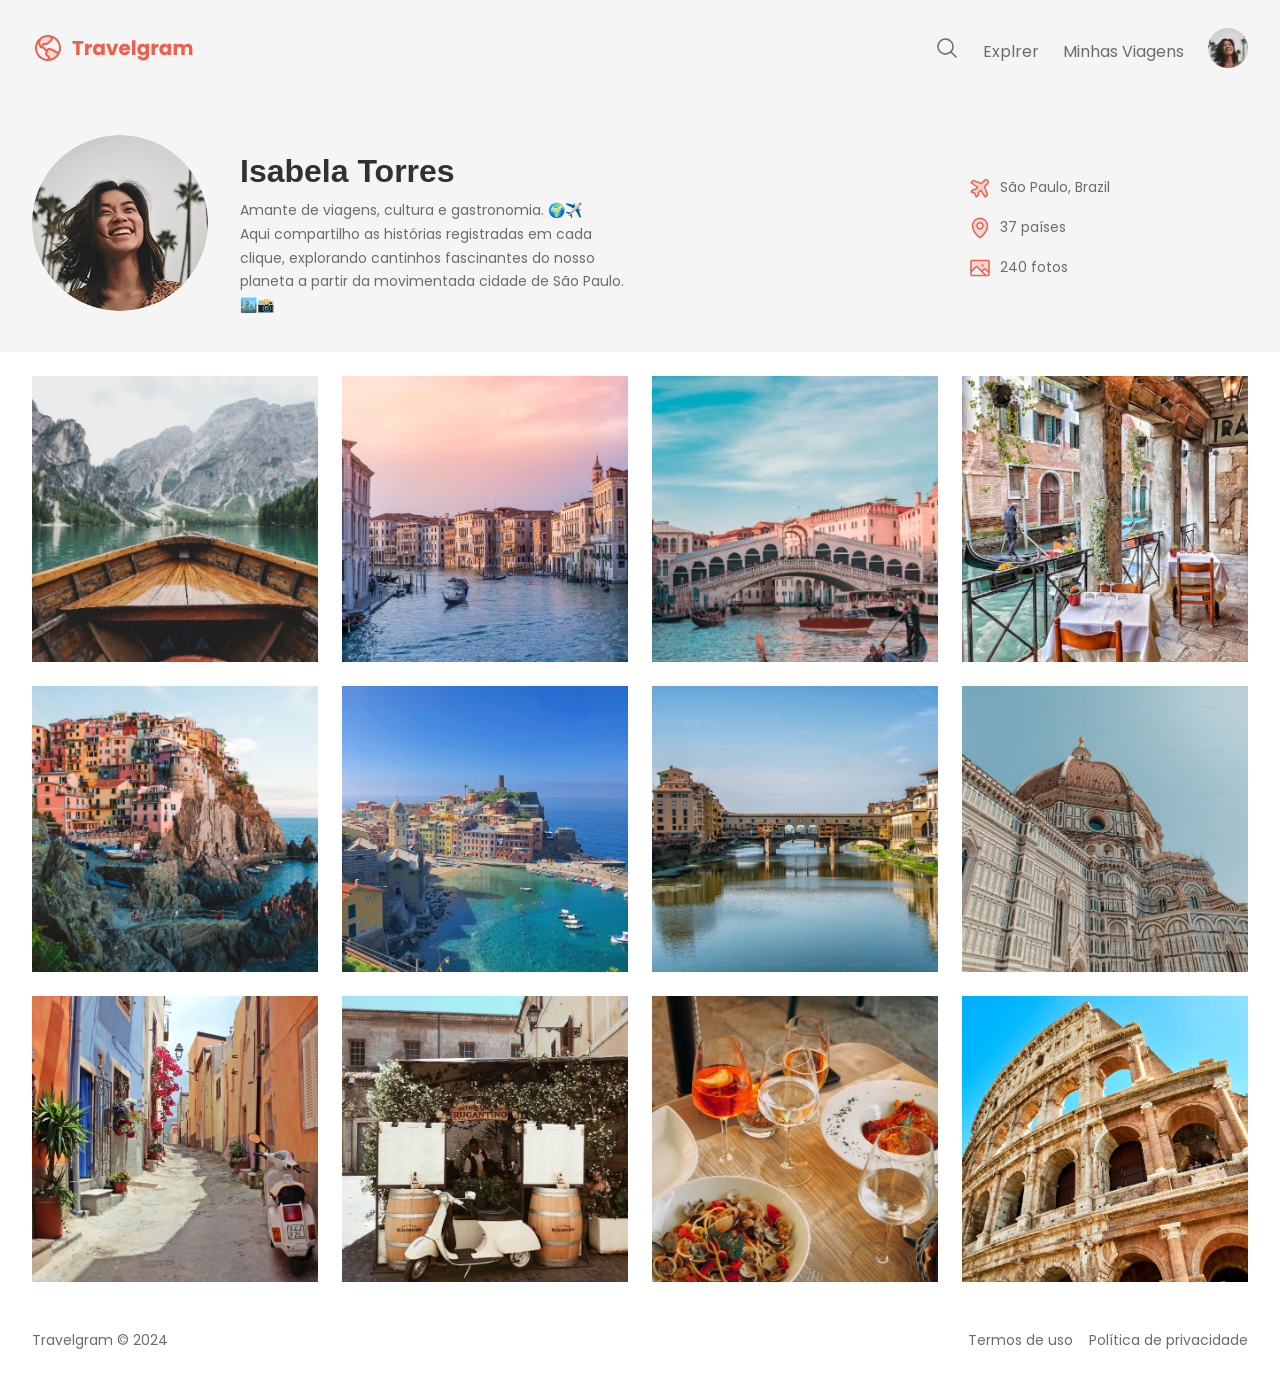
==== commit e31f05f3: "Finalizado a responsividade" ====
--- a/index.html
+++ b/index.html
@@ -89,14 +89,15 @@
           Travelgram &copy; 2024
         </span>
       </div>
-
-      <span class="inline-block">
-        Termos de uso
-      </span>
-
-      <span class="inline-block">
-        Política de privacidade
-      </span>
+      <div>
+        <span class="inline-block">
+          Termos de uso
+        </span>
+  
+        <span class="inline-block">
+          Política de privacidade
+        </span>
+      </div>
     </footer>
   </body>
 </html>
